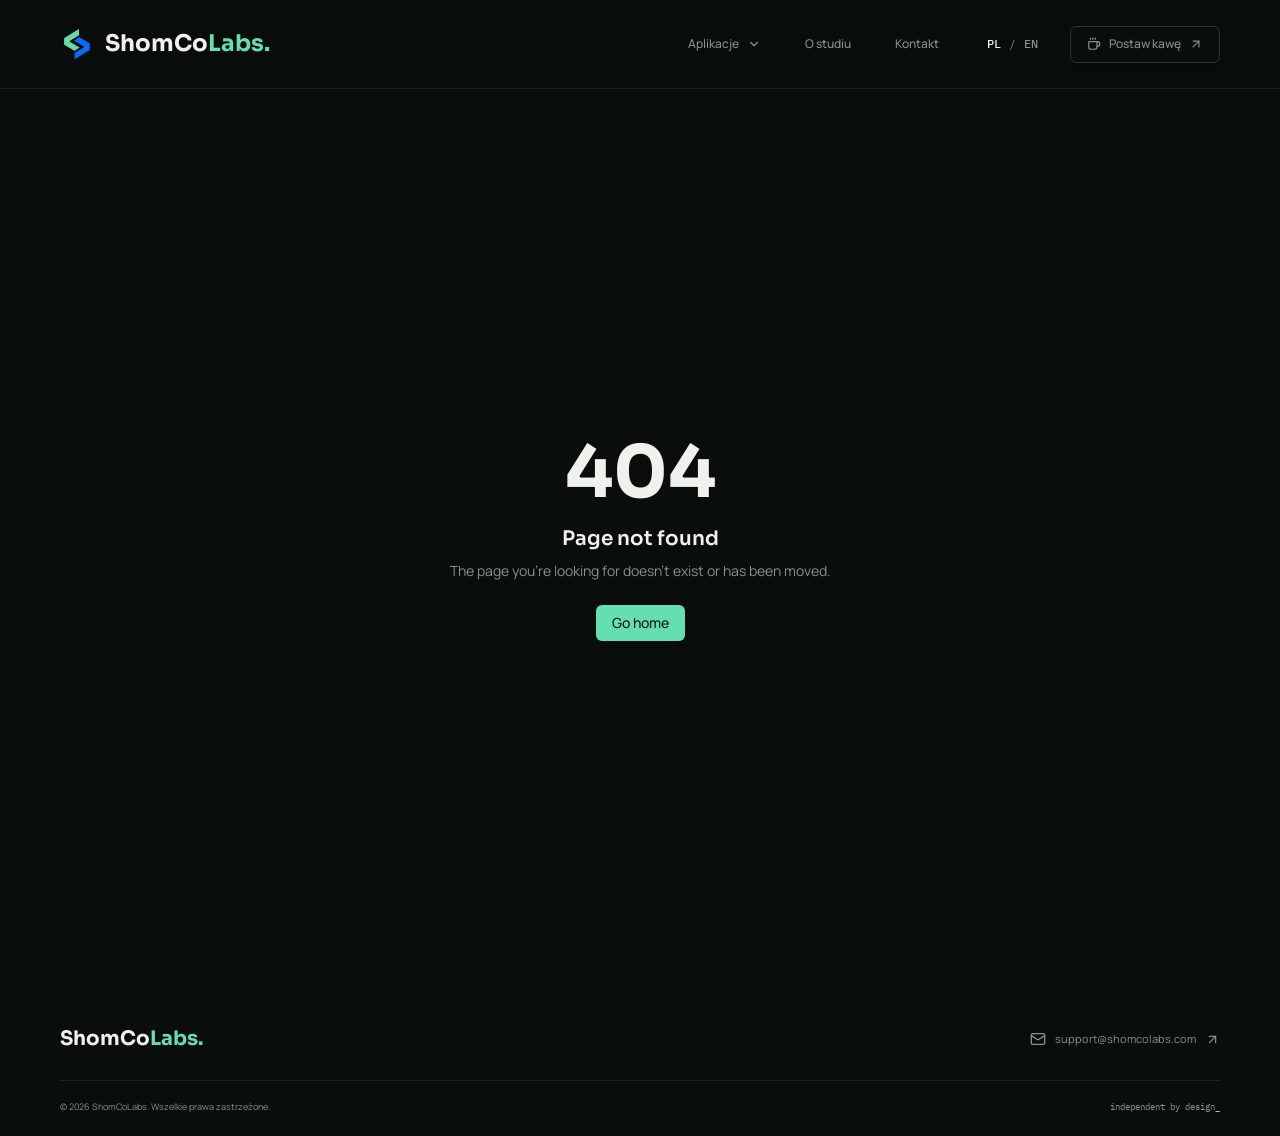
==== boredom-jar/index.html @ c475bb22 "Add files via upload" ====
<!DOCTYPE html><html lang="pl"><head><meta charSet="utf-8"/><meta name="viewport" content="width=device-width, initial-scale=1"/><link rel="preload" as="image" href="/assets/brand-mark-Ce3m4dGQ.png"/><link rel="stylesheet" href="/assets/styles-CcpXllqN.css" data-precedence="default"/><link rel="stylesheet" href="https://fonts.googleapis.com/css2?family=IBM+Plex+Mono:wght@400;500;600&amp;family=Manrope:wght@400;500;600;700;800&amp;family=Sora:wght@400;500;600;700;800&amp;display=swap" data-precedence="default"/><title>Boredom Jar — nowa aplikacja | ShomCoLabs</title><meta name="author" content="Sebastian Szomko — ShomCoLabs"/><meta name="description" content="Boredom Jar — nowa aplikacja od ShomCoLabs, dostępna też."/><meta property="og:title" content="Boredom Jar — ShomCoLabs"/><meta property="og:description" content="Kolejny pomysł nabiera kształtu. Poznaj nową aplikację ShomCoLabs."/><meta property="og:type" content="website"/><meta name="twitter:card" content="summary_large_image"/><link rel="modulepreload" href="/assets/index-D5i9VRwO.js"/><link rel="modulepreload" href="/assets/boredom-jar-pqK_eBbh.js"/><link rel="modulepreload" href="/assets/arrow-left-BuYm-nXj.js"/><link rel="modulepreload" href="/assets/shield-check-DK96iue2.js"/><link rel="modulepreload" href="/assets/sparkles-oIv5Xpkz.js"/><link rel="icon" href="/favicon.png" type="image/png"/><link rel="preconnect" href="https://fonts.googleapis.com"/><link rel="preconnect" href="https://fonts.gstatic.com" crossorigin="anonymous"/></head><body><header class="site-header"><div class="site-container navigation"><a class="brand" href="/"><img src="/assets/brand-mark-Ce3m4dGQ.png" alt="" width="40" height="40"/><span>ShomCo<span class="brand-accent">Labs</span><span class="brand-dot">.</span></span></a><button class="inline-flex items-center justify-center gap-2 whitespace-nowrap rounded-md text-sm font-medium cursor-pointer transition-colors focus-visible:outline-none focus-visible:ring-1 focus-visible:ring-ring disabled:pointer-events-none disabled:opacity-50 disabled:cursor-not-allowed [&amp;_svg]:pointer-events-none [&amp;_svg]:size-4 [&amp;_svg]:shrink-0 hover:bg-accent hover:text-accent-foreground h-9 w-9 mobile-menu" aria-label="Otwórz menu" aria-expanded="false"><svg xmlns="http://www.w3.org/2000/svg" width="24" height="24" viewBox="0 0 24 24" fill="none" stroke="currentColor" stroke-width="2" stroke-linecap="round" stroke-linejoin="round" class="lucide lucide-menu" aria-hidden="true"><path d="M4 5h16"></path><path d="M4 12h16"></path><path d="M4 19h16"></path></svg></button><nav class="nav-items " aria-label="Nawigacja główna"><div class="product-navigation"><button class="inline-flex items-center justify-center gap-2 whitespace-nowrap rounded-md text-sm font-medium cursor-pointer transition-colors focus-visible:outline-none focus-visible:ring-1 focus-visible:ring-ring disabled:pointer-events-none disabled:opacity-50 disabled:cursor-not-allowed [&amp;_svg]:pointer-events-none [&amp;_svg]:size-4 [&amp;_svg]:shrink-0 hover:bg-accent hover:text-accent-foreground h-9 px-4 py-2" aria-expanded="false" aria-controls="product-menu">Aplikacje<svg xmlns="http://www.w3.org/2000/svg" width="24" height="24" viewBox="0 0 24 24" fill="none" stroke="currentColor" stroke-width="2" stroke-linecap="round" stroke-linejoin="round" class="lucide lucide-chevron-down" aria-hidden="true"><path d="m6 9 6 6 6-6"></path></svg></button></div><a href="/#studio" class="inline-flex items-center justify-center gap-2 whitespace-nowrap rounded-md text-sm font-medium cursor-pointer transition-colors focus-visible:outline-none focus-visible:ring-1 focus-visible:ring-ring disabled:pointer-events-none disabled:opacity-50 disabled:cursor-not-allowed [&amp;_svg]:pointer-events-none [&amp;_svg]:size-4 [&amp;_svg]:shrink-0 hover:bg-accent hover:text-accent-foreground h-9 px-4 py-2">O studiu</a><a href="mailto:support@shomcolabs.com" class="inline-flex items-center justify-center gap-2 whitespace-nowrap rounded-md text-sm font-medium cursor-pointer transition-colors focus-visible:outline-none focus-visible:ring-1 focus-visible:ring-ring disabled:pointer-events-none disabled:opacity-50 disabled:cursor-not-allowed [&amp;_svg]:pointer-events-none [&amp;_svg]:size-4 [&amp;_svg]:shrink-0 hover:bg-accent hover:text-accent-foreground h-9 px-4 py-2">Kontakt</a><div class="language-switch" aria-label="Wybierz język"><button class="inline-flex items-center justify-center gap-2 whitespace-nowrap font-medium cursor-pointer transition-colors focus-visible:outline-none focus-visible:ring-1 focus-visible:ring-ring disabled:pointer-events-none disabled:opacity-50 disabled:cursor-not-allowed [&amp;_svg]:pointer-events-none [&amp;_svg]:size-4 [&amp;_svg]:shrink-0 hover:bg-accent hover:text-accent-foreground h-8 rounded-md px-3 text-xs language-active" aria-pressed="true">PL</button><span>/</span><button class="inline-flex items-center justify-center gap-2 whitespace-nowrap font-medium cursor-pointer transition-colors focus-visible:outline-none focus-visible:ring-1 focus-visible:ring-ring disabled:pointer-events-none disabled:opacity-50 disabled:cursor-not-allowed [&amp;_svg]:pointer-events-none [&amp;_svg]:size-4 [&amp;_svg]:shrink-0 hover:bg-accent hover:text-accent-foreground h-8 rounded-md px-3 text-xs" aria-pressed="false">EN</button></div><a href="https://buycoffee.to/shomcolabs" target="_blank" rel="noopener noreferrer" class="inline-flex items-center justify-center gap-2 whitespace-nowrap rounded-md text-sm font-medium cursor-pointer transition-colors focus-visible:outline-none focus-visible:ring-1 focus-visible:ring-ring disabled:pointer-events-none disabled:opacity-50 disabled:cursor-not-allowed [&amp;_svg]:pointer-events-none [&amp;_svg]:size-4 [&amp;_svg]:shrink-0 border border-input bg-background shadow-sm hover:bg-accent hover:text-accent-foreground h-9 px-4 py-2 coffee-nav"><svg xmlns="http://www.w3.org/2000/svg" width="24" height="24" viewBox="0 0 24 24" fill="none" stroke="currentColor" stroke-width="2" stroke-linecap="round" stroke-linejoin="round" class="lucide lucide-coffee" aria-hidden="true"><path d="M10 2v2"></path><path d="M14 2v2"></path><path d="M16 8a1 1 0 0 1 1 1v8a4 4 0 0 1-4 4H7a4 4 0 0 1-4-4V9a1 1 0 0 1 1-1h14a4 4 0 1 1 0 8h-1"></path><path d="M6 2v2"></path></svg>Postaw kawę<svg xmlns="http://www.w3.org/2000/svg" width="24" height="24" viewBox="0 0 24 24" fill="none" stroke="currentColor" stroke-width="2" stroke-linecap="round" stroke-linejoin="round" class="lucide lucide-arrow-up-right" aria-hidden="true"><path d="M7 7h10v10"></path><path d="M7 17 17 7"></path></svg></a></nav></div></header><!--$--><main class="site-container jar-page"><span class="app-icon jar-icon"><svg xmlns="http://www.w3.org/2000/svg" width="34" height="34" viewBox="0 0 24 24" fill="none" stroke="currentColor" stroke-width="2" stroke-linecap="round" stroke-linejoin="round" class="lucide lucide-sparkles" aria-hidden="true"><path d="M11.017 2.814a1 1 0 0 1 1.966 0l1.051 5.558a2 2 0 0 0 1.594 1.594l5.558 1.051a1 1 0 0 1 0 1.966l-5.558 1.051a2 2 0 0 0-1.594 1.594l-1.051 5.558a1 1 0 0 1-1.966 0l-1.051-5.558a2 2 0 0 0-1.594-1.594l-5.558-1.051a1 1 0 0 1 0-1.966l5.558-1.051a2 2 0 0 0 1.594-1.594z"></path><path d="M20 2v4"></path><path d="M22 4h-4"></path><circle cx="4" cy="20" r="2"></circle></svg></span><div class="eyebrow">SHOMCOLABS / <!-- -->DOSTĘPNA TEŻ</div><h1>Boredom Jar<span class="brand-dot">.</span></h1><p>Nowa aplikacja od ShomCoLabs — jest już dostępna. Więcej informacji wkrótce.</p><div class="jar-page-links"><a class="inline-flex items-center justify-center gap-2 whitespace-nowrap rounded-md text-sm font-medium cursor-pointer transition-colors focus-visible:outline-none focus-visible:ring-1 focus-visible:ring-ring disabled:pointer-events-none disabled:opacity-50 disabled:cursor-not-allowed [&amp;_svg]:pointer-events-none [&amp;_svg]:size-4 [&amp;_svg]:shrink-0 border border-input bg-background shadow-sm hover:bg-accent hover:text-accent-foreground h-9 px-4 py-2" href="/boredom-jar/privacy"><svg xmlns="http://www.w3.org/2000/svg" width="24" height="24" viewBox="0 0 24 24" fill="none" stroke="currentColor" stroke-width="2" stroke-linecap="round" stroke-linejoin="round" class="lucide lucide-shield-check" aria-hidden="true"><path d="M20 13c0 5-3.5 7.5-7.66 8.95a1 1 0 0 1-.67-.01C7.5 20.5 4 18 4 13V6a1 1 0 0 1 1-1c2 0 4.5-1.2 6.24-2.72a1.17 1.17 0 0 1 1.52 0C14.51 3.81 17 5 19 5a1 1 0 0 1 1 1z"></path><path d="m9 12 2 2 4-4"></path></svg>Prywatność</a><a class="inline-flex items-center justify-center gap-2 whitespace-nowrap rounded-md text-sm font-medium cursor-pointer transition-colors focus-visible:outline-none focus-visible:ring-1 focus-visible:ring-ring disabled:pointer-events-none disabled:opacity-50 disabled:cursor-not-allowed [&amp;_svg]:pointer-events-none [&amp;_svg]:size-4 [&amp;_svg]:shrink-0 border border-input bg-background shadow-sm hover:bg-accent hover:text-accent-foreground h-9 px-4 py-2" href="/boredom-jar/terms"><svg xmlns="http://www.w3.org/2000/svg" width="24" height="24" viewBox="0 0 24 24" fill="none" stroke="currentColor" stroke-width="2" stroke-linecap="round" stroke-linejoin="round" class="lucide lucide-file-text" aria-hidden="true"><path d="M6 22a2 2 0 0 1-2-2V4a2 2 0 0 1 2-2h8a2.4 2.4 0 0 1 1.704.706l3.588 3.588A2.4 2.4 0 0 1 20 8v12a2 2 0 0 1-2 2z"></path><path d="M14 2v5a1 1 0 0 0 1 1h5"></path><path d="M10 9H8"></path><path d="M16 13H8"></path><path d="M16 17H8"></path></svg>Warunki użytkowania</a></div><a class="inline-flex items-center justify-center gap-2 whitespace-nowrap rounded-md text-sm font-medium cursor-pointer transition-colors focus-visible:outline-none focus-visible:ring-1 focus-visible:ring-ring disabled:pointer-events-none disabled:opacity-50 disabled:cursor-not-allowed [&amp;_svg]:pointer-events-none [&amp;_svg]:size-4 [&amp;_svg]:shrink-0 text-primary underline-offset-4 hover:underline h-9 px-4 py-2 back-link" href="/"><svg xmlns="http://www.w3.org/2000/svg" width="24" height="24" viewBox="0 0 24 24" fill="none" stroke="currentColor" stroke-width="2" stroke-linecap="round" stroke-linejoin="round" class="lucide lucide-arrow-left" aria-hidden="true"><path d="m12 19-7-7 7-7"></path><path d="M19 12H5"></path></svg>Powrót do ShomCoLabs</a></main><script>(function(a,f){let l;try{l=JSON.parse(sessionStorage.getItem(a)||"{}")}catch{return}const n=l?.[f||history.state?.__TSR_key];let c=!1;for(const t in n){const e=n[t],o=e?.scrollX,s=e?.scrollY;if(Number.isFinite(o)&&Number.isFinite(s)){if(t==="window")scrollTo(o,s),c=!0;else if(t)try{const r=document.querySelector(t);r&&(r.scrollLeft=o,r.scrollTop=s)}catch{}}}if(c)return;const i=location.hash.slice(1);if(i){const t=history.state?.__hashScrollIntoViewOptions??!0;if(t){const e=document.getElementById(i);e&&e.scrollIntoView(t)}return}scrollTo(0,0)})("tsr-scroll-restoration-v1_3");document.currentScript.remove()</script><!--/$--><footer class="site-footer"><div class="site-container"><div class="footer-top"><a class="brand footer-brand" href="/">ShomCo<span class="brand-accent">Labs</span><span class="brand-dot">.</span></a><a class="contact-link" href="mailto:support@shomcolabs.com"><svg xmlns="http://www.w3.org/2000/svg" width="16" height="16" viewBox="0 0 24 24" fill="none" stroke="currentColor" stroke-width="2" stroke-linecap="round" stroke-linejoin="round" class="lucide lucide-mail" aria-hidden="true"><path d="m22 7-8.991 5.727a2 2 0 0 1-2.009 0L2 7"></path><rect x="2" y="4" width="20" height="16" rx="2"></rect></svg>support@shomcolabs.com<svg xmlns="http://www.w3.org/2000/svg" width="15" height="15" viewBox="0 0 24 24" fill="none" stroke="currentColor" stroke-width="2" stroke-linecap="round" stroke-linejoin="round" class="lucide lucide-arrow-up-right" aria-hidden="true"><path d="M7 7h10v10"></path><path d="M7 17 17 7"></path></svg></a></div><div class="footer-bottom"><span>© 2026 ShomCoLabs. <!-- -->Wszelkie prawa zastrzeżone.</span><span class="mono">independent by design<span class="brand-dot">_</span></span></div></div></footer><script data-tsr-stream-part="">(self.$R=self.$R||{})["tsr"]=[];self.$_TSR={h(){this.hydrated=!0,this.c()},e(){this.streamEnded=!0,this.c()},c(){this.hydrated&&this.streamEnded&&(delete self.$_TSR,delete self.$R.tsr)},p(e){this.initialized?e():this.buffer.push(e)},buffer:[]};$_TSR.router=($R=>$R[0]={manifest:$R[1]={routes:$R[2]={__root__:$R[3]={preloads:$R[4]=["/assets/index-D5i9VRwO.js"],scripts:$R[5]=[$R[6]={attrs:$R[7]={type:"module",async:!0,src:"/assets/index-D5i9VRwO.js"}}]},"/boredom-jar":$R[8]={preloads:$R[9]=["/assets/boredom-jar-pqK_eBbh.js","/assets/arrow-left-BuYm-nXj.js","/assets/shield-check-DK96iue2.js","/assets/sparkles-oIv5Xpkz.js"]}}},matches:$R[10]=[$R[11]={i:"__root__ ",u:1791752264267,s:"success",ssr:!0},$R[12]={i:" boredom-jar boredom-jar",u:1791752264267,s:"success",ssr:!0}]})($R["tsr"]);$_TSR.e();{let s=document.currentScript,p;while((p=s.previousElementSibling)&&p.hasAttribute('data-tsr-stream-part'))p.remove();s.remove()}</script><script type="module" async="" src="/assets/index-D5i9VRwO.js"></script><script>document.currentScript.remove();/*$tsr-stream-boundary*/</script></body></html>
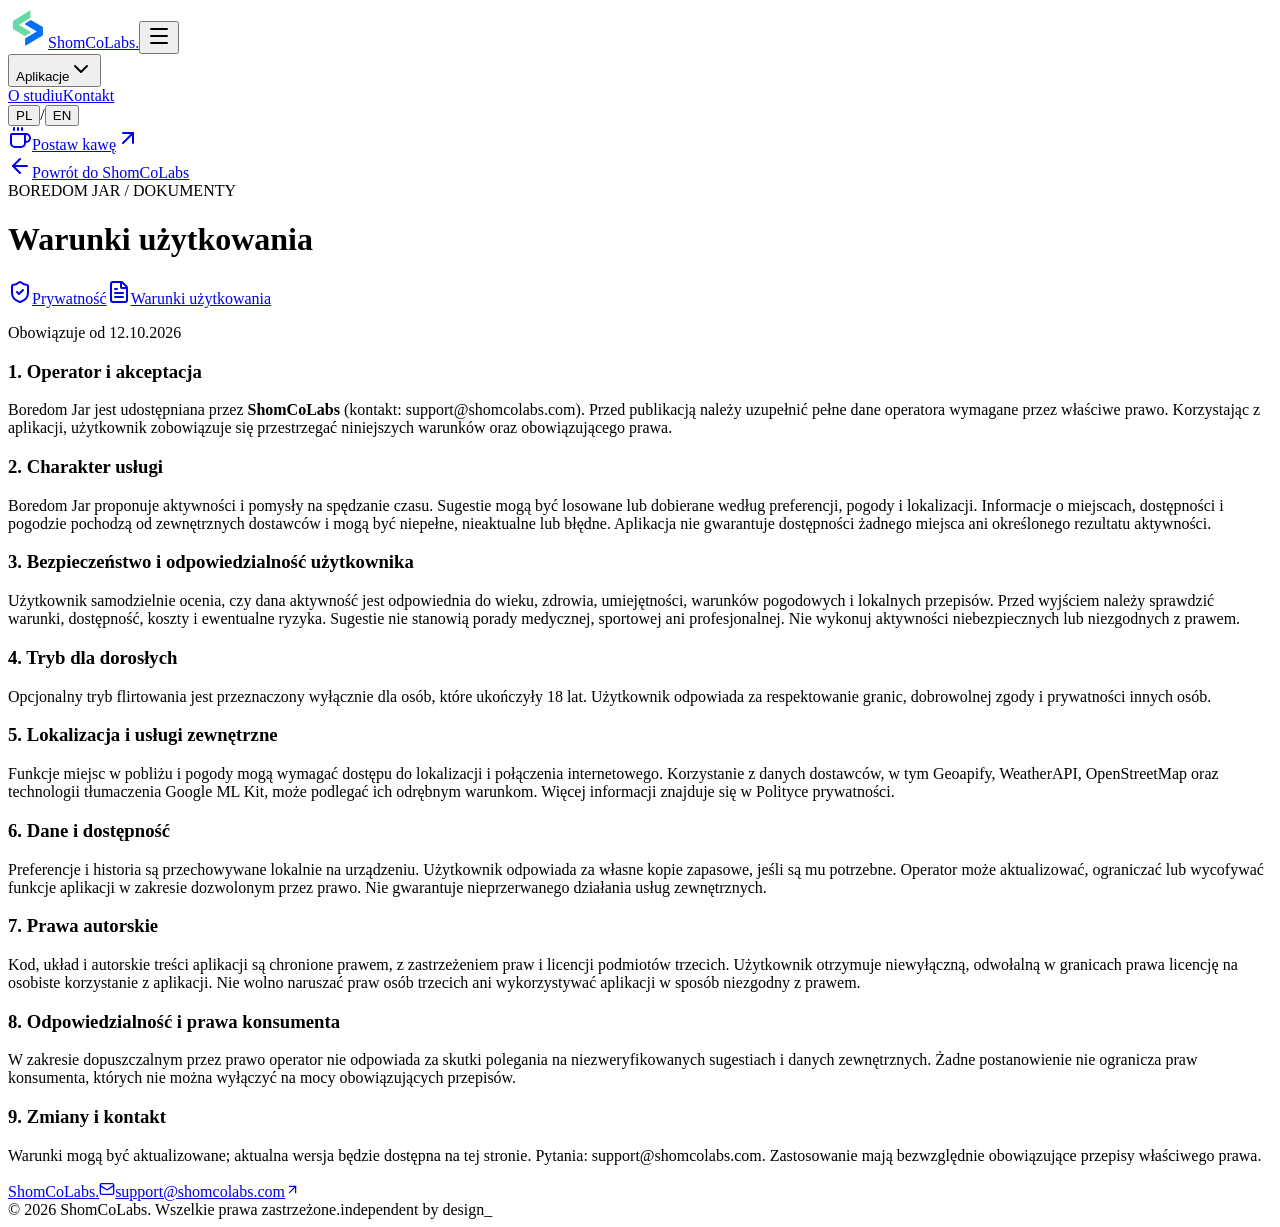
==== commit 116f48d8: "Update index.html" ====
--- a/boredom-jar/index.html
+++ b/boredom-jar/index.html
@@ -1 +1,19 @@
-<!DOCTYPE html><html lang="pl"><head><meta charSet="utf-8"/><meta name="viewport" content="width=device-width, initial-scale=1"/><link rel="preload" as="image" href="/assets/brand-mark-Ce3m4dGQ.png"/><link rel="stylesheet" href="/assets/styles-CcpXllqN.css" data-precedence="default"/><link rel="stylesheet" href="https://fonts.googleapis.com/css2?family=IBM+Plex+Mono:wght@400;500;600&amp;family=Manrope:wght@400;500;600;700;800&amp;family=Sora:wght@400;500;600;700;800&amp;display=swap" data-precedence="default"/><title>Boredom Jar — nowa aplikacja | ShomCoLabs</title><meta name="author" content="Sebastian Szomko — ShomCoLabs"/><meta name="description" content="Boredom Jar — nowa aplikacja od ShomCoLabs, dostępna też."/><meta property="og:title" content="Boredom Jar — ShomCoLabs"/><meta property="og:description" content="Kolejny pomysł nabiera kształtu. Poznaj nową aplikację ShomCoLabs."/><meta property="og:type" content="website"/><meta name="twitter:card" content="summary_large_image"/><link rel="modulepreload" href="/assets/index-D5i9VRwO.js"/><link rel="modulepreload" href="/assets/boredom-jar-pqK_eBbh.js"/><link rel="modulepreload" href="/assets/arrow-left-BuYm-nXj.js"/><link rel="modulepreload" href="/assets/shield-check-DK96iue2.js"/><link rel="modulepreload" href="/assets/sparkles-oIv5Xpkz.js"/><link rel="icon" href="/favicon.png" type="image/png"/><link rel="preconnect" href="https://fonts.googleapis.com"/><link rel="preconnect" href="https://fonts.gstatic.com" crossorigin="anonymous"/></head><body><header class="site-header"><div class="site-container navigation"><a class="brand" href="/"><img src="/assets/brand-mark-Ce3m4dGQ.png" alt="" width="40" height="40"/><span>ShomCo<span class="brand-accent">Labs</span><span class="brand-dot">.</span></span></a><button class="inline-flex items-center justify-center gap-2 whitespace-nowrap rounded-md text-sm font-medium cursor-pointer transition-colors focus-visible:outline-none focus-visible:ring-1 focus-visible:ring-ring disabled:pointer-events-none disabled:opacity-50 disabled:cursor-not-allowed [&amp;_svg]:pointer-events-none [&amp;_svg]:size-4 [&amp;_svg]:shrink-0 hover:bg-accent hover:text-accent-foreground h-9 w-9 mobile-menu" aria-label="Otwórz menu" aria-expanded="false"><svg xmlns="http://www.w3.org/2000/svg" width="24" height="24" viewBox="0 0 24 24" fill="none" stroke="currentColor" stroke-width="2" stroke-linecap="round" stroke-linejoin="round" class="lucide lucide-menu" aria-hidden="true"><path d="M4 5h16"></path><path d="M4 12h16"></path><path d="M4 19h16"></path></svg></button><nav class="nav-items " aria-label="Nawigacja główna"><div class="product-navigation"><button class="inline-flex items-center justify-center gap-2 whitespace-nowrap rounded-md text-sm font-medium cursor-pointer transition-colors focus-visible:outline-none focus-visible:ring-1 focus-visible:ring-ring disabled:pointer-events-none disabled:opacity-50 disabled:cursor-not-allowed [&amp;_svg]:pointer-events-none [&amp;_svg]:size-4 [&amp;_svg]:shrink-0 hover:bg-accent hover:text-accent-foreground h-9 px-4 py-2" aria-expanded="false" aria-controls="product-menu">Aplikacje<svg xmlns="http://www.w3.org/2000/svg" width="24" height="24" viewBox="0 0 24 24" fill="none" stroke="currentColor" stroke-width="2" stroke-linecap="round" stroke-linejoin="round" class="lucide lucide-chevron-down" aria-hidden="true"><path d="m6 9 6 6 6-6"></path></svg></button></div><a href="/#studio" class="inline-flex items-center justify-center gap-2 whitespace-nowrap rounded-md text-sm font-medium cursor-pointer transition-colors focus-visible:outline-none focus-visible:ring-1 focus-visible:ring-ring disabled:pointer-events-none disabled:opacity-50 disabled:cursor-not-allowed [&amp;_svg]:pointer-events-none [&amp;_svg]:size-4 [&amp;_svg]:shrink-0 hover:bg-accent hover:text-accent-foreground h-9 px-4 py-2">O studiu</a><a href="mailto:support@shomcolabs.com" class="inline-flex items-center justify-center gap-2 whitespace-nowrap rounded-md text-sm font-medium cursor-pointer transition-colors focus-visible:outline-none focus-visible:ring-1 focus-visible:ring-ring disabled:pointer-events-none disabled:opacity-50 disabled:cursor-not-allowed [&amp;_svg]:pointer-events-none [&amp;_svg]:size-4 [&amp;_svg]:shrink-0 hover:bg-accent hover:text-accent-foreground h-9 px-4 py-2">Kontakt</a><div class="language-switch" aria-label="Wybierz język"><button class="inline-flex items-center justify-center gap-2 whitespace-nowrap font-medium cursor-pointer transition-colors focus-visible:outline-none focus-visible:ring-1 focus-visible:ring-ring disabled:pointer-events-none disabled:opacity-50 disabled:cursor-not-allowed [&amp;_svg]:pointer-events-none [&amp;_svg]:size-4 [&amp;_svg]:shrink-0 hover:bg-accent hover:text-accent-foreground h-8 rounded-md px-3 text-xs language-active" aria-pressed="true">PL</button><span>/</span><button class="inline-flex items-center justify-center gap-2 whitespace-nowrap font-medium cursor-pointer transition-colors focus-visible:outline-none focus-visible:ring-1 focus-visible:ring-ring disabled:pointer-events-none disabled:opacity-50 disabled:cursor-not-allowed [&amp;_svg]:pointer-events-none [&amp;_svg]:size-4 [&amp;_svg]:shrink-0 hover:bg-accent hover:text-accent-foreground h-8 rounded-md px-3 text-xs" aria-pressed="false">EN</button></div><a href="https://buycoffee.to/shomcolabs" target="_blank" rel="noopener noreferrer" class="inline-flex items-center justify-center gap-2 whitespace-nowrap rounded-md text-sm font-medium cursor-pointer transition-colors focus-visible:outline-none focus-visible:ring-1 focus-visible:ring-ring disabled:pointer-events-none disabled:opacity-50 disabled:cursor-not-allowed [&amp;_svg]:pointer-events-none [&amp;_svg]:size-4 [&amp;_svg]:shrink-0 border border-input bg-background shadow-sm hover:bg-accent hover:text-accent-foreground h-9 px-4 py-2 coffee-nav"><svg xmlns="http://www.w3.org/2000/svg" width="24" height="24" viewBox="0 0 24 24" fill="none" stroke="currentColor" stroke-width="2" stroke-linecap="round" stroke-linejoin="round" class="lucide lucide-coffee" aria-hidden="true"><path d="M10 2v2"></path><path d="M14 2v2"></path><path d="M16 8a1 1 0 0 1 1 1v8a4 4 0 0 1-4 4H7a4 4 0 0 1-4-4V9a1 1 0 0 1 1-1h14a4 4 0 1 1 0 8h-1"></path><path d="M6 2v2"></path></svg>Postaw kawę<svg xmlns="http://www.w3.org/2000/svg" width="24" height="24" viewBox="0 0 24 24" fill="none" stroke="currentColor" stroke-width="2" stroke-linecap="round" stroke-linejoin="round" class="lucide lucide-arrow-up-right" aria-hidden="true"><path d="M7 7h10v10"></path><path d="M7 17 17 7"></path></svg></a></nav></div></header><!--$--><main class="site-container jar-page"><span class="app-icon jar-icon"><svg xmlns="http://www.w3.org/2000/svg" width="34" height="34" viewBox="0 0 24 24" fill="none" stroke="currentColor" stroke-width="2" stroke-linecap="round" stroke-linejoin="round" class="lucide lucide-sparkles" aria-hidden="true"><path d="M11.017 2.814a1 1 0 0 1 1.966 0l1.051 5.558a2 2 0 0 0 1.594 1.594l5.558 1.051a1 1 0 0 1 0 1.966l-5.558 1.051a2 2 0 0 0-1.594 1.594l-1.051 5.558a1 1 0 0 1-1.966 0l-1.051-5.558a2 2 0 0 0-1.594-1.594l-5.558-1.051a1 1 0 0 1 0-1.966l5.558-1.051a2 2 0 0 0 1.594-1.594z"></path><path d="M20 2v4"></path><path d="M22 4h-4"></path><circle cx="4" cy="20" r="2"></circle></svg></span><div class="eyebrow">SHOMCOLABS / <!-- -->DOSTĘPNA TEŻ</div><h1>Boredom Jar<span class="brand-dot">.</span></h1><p>Nowa aplikacja od ShomCoLabs — jest już dostępna. Więcej informacji wkrótce.</p><div class="jar-page-links"><a class="inline-flex items-center justify-center gap-2 whitespace-nowrap rounded-md text-sm font-medium cursor-pointer transition-colors focus-visible:outline-none focus-visible:ring-1 focus-visible:ring-ring disabled:pointer-events-none disabled:opacity-50 disabled:cursor-not-allowed [&amp;_svg]:pointer-events-none [&amp;_svg]:size-4 [&amp;_svg]:shrink-0 border border-input bg-background shadow-sm hover:bg-accent hover:text-accent-foreground h-9 px-4 py-2" href="/boredom-jar/privacy"><svg xmlns="http://www.w3.org/2000/svg" width="24" height="24" viewBox="0 0 24 24" fill="none" stroke="currentColor" stroke-width="2" stroke-linecap="round" stroke-linejoin="round" class="lucide lucide-shield-check" aria-hidden="true"><path d="M20 13c0 5-3.5 7.5-7.66 8.95a1 1 0 0 1-.67-.01C7.5 20.5 4 18 4 13V6a1 1 0 0 1 1-1c2 0 4.5-1.2 6.24-2.72a1.17 1.17 0 0 1 1.52 0C14.51 3.81 17 5 19 5a1 1 0 0 1 1 1z"></path><path d="m9 12 2 2 4-4"></path></svg>Prywatność</a><a class="inline-flex items-center justify-center gap-2 whitespace-nowrap rounded-md text-sm font-medium cursor-pointer transition-colors focus-visible:outline-none focus-visible:ring-1 focus-visible:ring-ring disabled:pointer-events-none disabled:opacity-50 disabled:cursor-not-allowed [&amp;_svg]:pointer-events-none [&amp;_svg]:size-4 [&amp;_svg]:shrink-0 border border-input bg-background shadow-sm hover:bg-accent hover:text-accent-foreground h-9 px-4 py-2" href="/boredom-jar/terms"><svg xmlns="http://www.w3.org/2000/svg" width="24" height="24" viewBox="0 0 24 24" fill="none" stroke="currentColor" stroke-width="2" stroke-linecap="round" stroke-linejoin="round" class="lucide lucide-file-text" aria-hidden="true"><path d="M6 22a2 2 0 0 1-2-2V4a2 2 0 0 1 2-2h8a2.4 2.4 0 0 1 1.704.706l3.588 3.588A2.4 2.4 0 0 1 20 8v12a2 2 0 0 1-2 2z"></path><path d="M14 2v5a1 1 0 0 0 1 1h5"></path><path d="M10 9H8"></path><path d="M16 13H8"></path><path d="M16 17H8"></path></svg>Warunki użytkowania</a></div><a class="inline-flex items-center justify-center gap-2 whitespace-nowrap rounded-md text-sm font-medium cursor-pointer transition-colors focus-visible:outline-none focus-visible:ring-1 focus-visible:ring-ring disabled:pointer-events-none disabled:opacity-50 disabled:cursor-not-allowed [&amp;_svg]:pointer-events-none [&amp;_svg]:size-4 [&amp;_svg]:shrink-0 text-primary underline-offset-4 hover:underline h-9 px-4 py-2 back-link" href="/"><svg xmlns="http://www.w3.org/2000/svg" width="24" height="24" viewBox="0 0 24 24" fill="none" stroke="currentColor" stroke-width="2" stroke-linecap="round" stroke-linejoin="round" class="lucide lucide-arrow-left" aria-hidden="true"><path d="m12 19-7-7 7-7"></path><path d="M19 12H5"></path></svg>Powrót do ShomCoLabs</a></main><script>(function(a,f){let l;try{l=JSON.parse(sessionStorage.getItem(a)||"{}")}catch{return}const n=l?.[f||history.state?.__TSR_key];let c=!1;for(const t in n){const e=n[t],o=e?.scrollX,s=e?.scrollY;if(Number.isFinite(o)&&Number.isFinite(s)){if(t==="window")scrollTo(o,s),c=!0;else if(t)try{const r=document.querySelector(t);r&&(r.scrollLeft=o,r.scrollTop=s)}catch{}}}if(c)return;const i=location.hash.slice(1);if(i){const t=history.state?.__hashScrollIntoViewOptions??!0;if(t){const e=document.getElementById(i);e&&e.scrollIntoView(t)}return}scrollTo(0,0)})("tsr-scroll-restoration-v1_3");document.currentScript.remove()</script><!--/$--><footer class="site-footer"><div class="site-container"><div class="footer-top"><a class="brand footer-brand" href="/">ShomCo<span class="brand-accent">Labs</span><span class="brand-dot">.</span></a><a class="contact-link" href="mailto:support@shomcolabs.com"><svg xmlns="http://www.w3.org/2000/svg" width="16" height="16" viewBox="0 0 24 24" fill="none" stroke="currentColor" stroke-width="2" stroke-linecap="round" stroke-linejoin="round" class="lucide lucide-mail" aria-hidden="true"><path d="m22 7-8.991 5.727a2 2 0 0 1-2.009 0L2 7"></path><rect x="2" y="4" width="20" height="16" rx="2"></rect></svg>support@shomcolabs.com<svg xmlns="http://www.w3.org/2000/svg" width="15" height="15" viewBox="0 0 24 24" fill="none" stroke="currentColor" stroke-width="2" stroke-linecap="round" stroke-linejoin="round" class="lucide lucide-arrow-up-right" aria-hidden="true"><path d="M7 7h10v10"></path><path d="M7 17 17 7"></path></svg></a></div><div class="footer-bottom"><span>© 2026 ShomCoLabs. <!-- -->Wszelkie prawa zastrzeżone.</span><span class="mono">independent by design<span class="brand-dot">_</span></span></div></div></footer><script data-tsr-stream-part="">(self.$R=self.$R||{})["tsr"]=[];self.$_TSR={h(){this.hydrated=!0,this.c()},e(){this.streamEnded=!0,this.c()},c(){this.hydrated&&this.streamEnded&&(delete self.$_TSR,delete self.$R.tsr)},p(e){this.initialized?e():this.buffer.push(e)},buffer:[]};$_TSR.router=($R=>$R[0]={manifest:$R[1]={routes:$R[2]={__root__:$R[3]={preloads:$R[4]=["/assets/index-D5i9VRwO.js"],scripts:$R[5]=[$R[6]={attrs:$R[7]={type:"module",async:!0,src:"/assets/index-D5i9VRwO.js"}}]},"/boredom-jar":$R[8]={preloads:$R[9]=["/assets/boredom-jar-pqK_eBbh.js","/assets/arrow-left-BuYm-nXj.js","/assets/shield-check-DK96iue2.js","/assets/sparkles-oIv5Xpkz.js"]}}},matches:$R[10]=[$R[11]={i:"__root__ ",u:1791752264267,s:"success",ssr:!0},$R[12]={i:" boredom-jar boredom-jar",u:1791752264267,s:"success",ssr:!0}]})($R["tsr"]);$_TSR.e();{let s=document.currentScript,p;while((p=s.previousElementSibling)&&p.hasAttribute('data-tsr-stream-part'))p.remove();s.remove()}</script><script type="module" async="" src="/assets/index-D5i9VRwO.js"></script><script>document.currentScript.remove();/*$tsr-stream-boundary*/</script></body></html>+<!DOCTYPE html><html lang="pl"><head><meta charSet="utf-8"/><meta name="viewport" content="width=device-width, initial-scale=1"/><link rel="preload" as="image" href="/assets/brand-mark-Ce3m4dGQ.png"/><link rel="stylesheet" href="/assets/styles-D2ZASzrV.css" data-precedence="default"/><link rel="stylesheet" href="https://fonts.googleapis.com/css2?family=IBM+Plex+Mono:wght@400;500;600&amp;family=Manrope:wght@400;500;600;700;800&amp;family=Sora:wght@400;500;600;700;800&amp;display=swap" data-precedence="default"/><title>Warunki użytkowania — Boredom Jar | ShomCoLabs</title><meta name="author" content="Sebastian Szomko — ShomCoLabs"/><meta name="description" content="Warunki użytkowania aplikacji Boredom Jar od ShomCoLabs."/><meta property="og:title" content="Warunki użytkowania — Boredom Jar"/><meta property="og:description" content="Warunki użytkowania aplikacji Boredom Jar od ShomCoLabs."/><meta property="og:type" content="website"/><meta name="twitter:card" content="summary_large_image"/><link rel="modulepreload" href="/assets/index-DhFymhGB.js"/><link rel="modulepreload" href="/assets/boredom-jar--yGxCXzT.js"/><link rel="modulepreload" href="/assets/arrow-left-DbpA9Dui.js"/><link rel="modulepreload" href="/assets/shield-check-BoImIgVQ.js"/><link rel="modulepreload" href="/assets/sparkles-DvYEPEjS.js"/><link rel="modulepreload" href="/assets/boredom-jar.terms-CE84fKKm.js"/><link rel="modulepreload" href="/assets/legal-page-BZnKUvdD.js"/><link rel="icon" href="/favicon.png" type="image/png"/><link rel="preconnect" href="https://fonts.googleapis.com"/><link rel="preconnect" href="https://fonts.gstatic.com" crossorigin="anonymous"/></head><body><header class="site-header"><div class="site-container navigation"><a class="brand" href="/"><img src="/assets/brand-mark-Ce3m4dGQ.png" alt="" width="40" height="40"/><span>ShomCo<span class="brand-accent">Labs</span><span class="brand-dot">.</span></span></a><button class="inline-flex items-center justify-center gap-2 whitespace-nowrap rounded-md text-sm font-medium cursor-pointer transition-colors focus-visible:outline-none focus-visible:ring-1 focus-visible:ring-ring disabled:pointer-events-none disabled:opacity-50 disabled:cursor-not-allowed [&amp;_svg]:pointer-events-none [&amp;_svg]:size-4 [&amp;_svg]:shrink-0 hover:bg-accent hover:text-accent-foreground h-9 w-9 mobile-menu" aria-label="Otwórz menu" aria-expanded="false"><svg xmlns="http://www.w3.org/2000/svg" width="24" height="24" viewBox="0 0 24 24" fill="none" stroke="currentColor" stroke-width="2" stroke-linecap="round" stroke-linejoin="round" class="lucide lucide-menu" aria-hidden="true"><path d="M4 5h16"></path><path d="M4 12h16"></path><path d="M4 19h16"></path></svg></button><nav class="nav-items " aria-label="Nawigacja główna"><div class="product-navigation"><button class="inline-flex items-center justify-center gap-2 whitespace-nowrap rounded-md text-sm font-medium cursor-pointer transition-colors focus-visible:outline-none focus-visible:ring-1 focus-visible:ring-ring disabled:pointer-events-none disabled:opacity-50 disabled:cursor-not-allowed [&amp;_svg]:pointer-events-none [&amp;_svg]:size-4 [&amp;_svg]:shrink-0 hover:bg-accent hover:text-accent-foreground h-9 px-4 py-2" aria-expanded="false" aria-controls="product-menu">Aplikacje<svg xmlns="http://www.w3.org/2000/svg" width="24" height="24" viewBox="0 0 24 24" fill="none" stroke="currentColor" stroke-width="2" stroke-linecap="round" stroke-linejoin="round" class="lucide lucide-chevron-down" aria-hidden="true"><path d="m6 9 6 6 6-6"></path></svg></button></div><a href="/#studio" class="inline-flex items-center justify-center gap-2 whitespace-nowrap rounded-md text-sm font-medium cursor-pointer transition-colors focus-visible:outline-none focus-visible:ring-1 focus-visible:ring-ring disabled:pointer-events-none disabled:opacity-50 disabled:cursor-not-allowed [&amp;_svg]:pointer-events-none [&amp;_svg]:size-4 [&amp;_svg]:shrink-0 hover:bg-accent hover:text-accent-foreground h-9 px-4 py-2">O studiu</a><a href="mailto:support@shomcolabs.com" class="inline-flex items-center justify-center gap-2 whitespace-nowrap rounded-md text-sm font-medium cursor-pointer transition-colors focus-visible:outline-none focus-visible:ring-1 focus-visible:ring-ring disabled:pointer-events-none disabled:opacity-50 disabled:cursor-not-allowed [&amp;_svg]:pointer-events-none [&amp;_svg]:size-4 [&amp;_svg]:shrink-0 hover:bg-accent hover:text-accent-foreground h-9 px-4 py-2">Kontakt</a><div class="language-switch" aria-label="Wybierz język"><button class="inline-flex items-center justify-center gap-2 whitespace-nowrap font-medium cursor-pointer transition-colors focus-visible:outline-none focus-visible:ring-1 focus-visible:ring-ring disabled:pointer-events-none disabled:opacity-50 disabled:cursor-not-allowed [&amp;_svg]:pointer-events-none [&amp;_svg]:size-4 [&amp;_svg]:shrink-0 hover:bg-accent hover:text-accent-foreground h-8 rounded-md px-3 text-xs language-active" aria-pressed="true">PL</button><span>/</span><button class="inline-flex items-center justify-center gap-2 whitespace-nowrap font-medium cursor-pointer transition-colors focus-visible:outline-none focus-visible:ring-1 focus-visible:ring-ring disabled:pointer-events-none disabled:opacity-50 disabled:cursor-not-allowed [&amp;_svg]:pointer-events-none [&amp;_svg]:size-4 [&amp;_svg]:shrink-0 hover:bg-accent hover:text-accent-foreground h-8 rounded-md px-3 text-xs" aria-pressed="false">EN</button></div><a href="https://buycoffee.to/shomcolabs" target="_blank" rel="noopener noreferrer" class="inline-flex items-center justify-center gap-2 whitespace-nowrap rounded-md text-sm font-medium cursor-pointer transition-colors focus-visible:outline-none focus-visible:ring-1 focus-visible:ring-ring disabled:pointer-events-none disabled:opacity-50 disabled:cursor-not-allowed [&amp;_svg]:pointer-events-none [&amp;_svg]:size-4 [&amp;_svg]:shrink-0 border border-input bg-background shadow-sm hover:bg-accent hover:text-accent-foreground h-9 px-4 py-2 coffee-nav"><svg xmlns="http://www.w3.org/2000/svg" width="24" height="24" viewBox="0 0 24 24" fill="none" stroke="currentColor" stroke-width="2" stroke-linecap="round" stroke-linejoin="round" class="lucide lucide-coffee" aria-hidden="true"><path d="M10 2v2"></path><path d="M14 2v2"></path><path d="M16 8a1 1 0 0 1 1 1v8a4 4 0 0 1-4 4H7a4 4 0 0 1-4-4V9a1 1 0 0 1 1-1h14a4 4 0 1 1 0 8h-1"></path><path d="M6 2v2"></path></svg>Postaw kawę<svg xmlns="http://www.w3.org/2000/svg" width="24" height="24" viewBox="0 0 24 24" fill="none" stroke="currentColor" stroke-width="2" stroke-linecap="round" stroke-linejoin="round" class="lucide lucide-arrow-up-right" aria-hidden="true"><path d="M7 7h10v10"></path><path d="M7 17 17 7"></path></svg></a></nav></div></header><!--$--><main class="site-container legal-page"><a class="inline-flex items-center justify-center gap-2 whitespace-nowrap rounded-md text-sm font-medium cursor-pointer transition-colors focus-visible:outline-none focus-visible:ring-1 focus-visible:ring-ring disabled:pointer-events-none disabled:opacity-50 disabled:cursor-not-allowed [&amp;_svg]:pointer-events-none [&amp;_svg]:size-4 [&amp;_svg]:shrink-0 text-primary underline-offset-4 hover:underline h-9 px-4 py-2 back-link" href="/"><svg xmlns="http://www.w3.org/2000/svg" width="24" height="24" viewBox="0 0 24 24" fill="none" stroke="currentColor" stroke-width="2" stroke-linecap="round" stroke-linejoin="round" class="lucide lucide-arrow-left" aria-hidden="true"><path d="m12 19-7-7 7-7"></path><path d="M19 12H5"></path></svg>Powrót do ShomCoLabs</a><div class="eyebrow">BOREDOM JAR<!-- --> / <!-- -->DOKUMENTY</div><h1>Warunki użytkowania</h1><div class="legal-tabs"><a class="inline-flex items-center justify-center gap-2 whitespace-nowrap rounded-md text-sm font-medium cursor-pointer transition-colors focus-visible:outline-none focus-visible:ring-1 focus-visible:ring-ring disabled:pointer-events-none disabled:opacity-50 disabled:cursor-not-allowed [&amp;_svg]:pointer-events-none [&amp;_svg]:size-4 [&amp;_svg]:shrink-0 hover:bg-accent hover:text-accent-foreground h-9 px-4 py-2" href="/boredom-jar/privacy"><svg xmlns="http://www.w3.org/2000/svg" width="24" height="24" viewBox="0 0 24 24" fill="none" stroke="currentColor" stroke-width="2" stroke-linecap="round" stroke-linejoin="round" class="lucide lucide-shield-check" aria-hidden="true"><path d="M20 13c0 5-3.5 7.5-7.66 8.95a1 1 0 0 1-.67-.01C7.5 20.5 4 18 4 13V6a1 1 0 0 1 1-1c2 0 4.5-1.2 6.24-2.72a1.17 1.17 0 0 1 1.52 0C14.51 3.81 17 5 19 5a1 1 0 0 1 1 1z"></path><path d="m9 12 2 2 4-4"></path></svg>Prywatność</a><a class="inline-flex items-center justify-center gap-2 whitespace-nowrap rounded-md text-sm font-medium cursor-pointer transition-colors focus-visible:outline-none focus-visible:ring-1 focus-visible:ring-ring disabled:pointer-events-none disabled:opacity-50 disabled:cursor-not-allowed [&amp;_svg]:pointer-events-none [&amp;_svg]:size-4 [&amp;_svg]:shrink-0 bg-secondary text-secondary-foreground shadow-sm hover:bg-secondary/80 h-9 px-4 py-2 active" href="/boredom-jar/terms" data-status="active" aria-current="page"><svg xmlns="http://www.w3.org/2000/svg" width="24" height="24" viewBox="0 0 24 24" fill="none" stroke="currentColor" stroke-width="2" stroke-linecap="round" stroke-linejoin="round" class="lucide lucide-file-text" aria-hidden="true"><path d="M6 22a2 2 0 0 1-2-2V4a2 2 0 0 1 2-2h8a2.4 2.4 0 0 1 1.704.706l3.588 3.588A2.4 2.4 0 0 1 20 8v12a2 2 0 0 1-2 2z"></path><path d="M14 2v5a1 1 0 0 0 1 1h5"></path><path d="M10 9H8"></path><path d="M16 13H8"></path><path d="M16 17H8"></path></svg>Warunki użytkowania</a></div><p class="legal-date">Obowiązuje od<!-- --> 12.10.2026</p><article class="legal-document"><div><h3><strong>1. Operator i akceptacja</strong></h3>
+<p>Boredom Jar jest udostępniana przez <strong>ShomCoLabs</strong> (kontakt: support@shomcolabs.com). Przed publikacją należy uzupełnić pełne dane operatora wymagane przez właściwe prawo. Korzystając z aplikacji, użytkownik zobowiązuje się przestrzegać niniejszych warunków oraz obowiązującego prawa.</p>
+<h3><strong>2. Charakter usługi</strong></h3>
+<p>Boredom Jar proponuje aktywności i pomysły na spędzanie czasu. Sugestie mogą być losowane lub dobierane według preferencji, pogody i lokalizacji. Informacje o miejscach, dostępności i pogodzie pochodzą od zewnętrznych dostawców i mogą być niepełne, nieaktualne lub błędne. Aplikacja nie gwarantuje dostępności żadnego miejsca ani określonego rezultatu aktywności.</p>
+<h3><strong>3. Bezpieczeństwo i odpowiedzialność użytkownika</strong></h3>
+<p>Użytkownik samodzielnie ocenia, czy dana aktywność jest odpowiednia do wieku, zdrowia, umiejętności, warunków pogodowych i lokalnych przepisów. Przed wyjściem należy sprawdzić warunki, dostępność, koszty i ewentualne ryzyka. Sugestie nie stanowią porady medycznej, sportowej ani profesjonalnej. Nie wykonuj aktywności niebezpiecznych lub niezgodnych z prawem.</p>
+<h3><strong>4. Tryb dla dorosłych</strong></h3>
+<p>Opcjonalny tryb flirtowania jest przeznaczony wyłącznie dla osób, które ukończyły 18 lat. Użytkownik odpowiada za respektowanie granic, dobrowolnej zgody i prywatności innych osób.</p>
+<h3><strong>5. Lokalizacja i usługi zewnętrzne</strong></h3>
+<p>Funkcje miejsc w pobliżu i pogody mogą wymagać dostępu do lokalizacji i połączenia internetowego. Korzystanie z danych dostawców, w tym Geoapify, WeatherAPI, OpenStreetMap oraz technologii tłumaczenia Google ML Kit, może podlegać ich odrębnym warunkom. Więcej informacji znajduje się w Polityce prywatności.</p>
+<h3><strong>6. Dane i dostępność</strong></h3>
+<p>Preferencje i historia są przechowywane lokalnie na urządzeniu. Użytkownik odpowiada za własne kopie zapasowe, jeśli są mu potrzebne. Operator może aktualizować, ograniczać lub wycofywać funkcje aplikacji w zakresie dozwolonym przez prawo. Nie gwarantuje nieprzerwanego działania usług zewnętrznych.</p>
+<h3><strong>7. Prawa autorskie</strong></h3>
+<p>Kod, układ i autorskie treści aplikacji są chronione prawem, z zastrzeżeniem praw i licencji podmiotów trzecich. Użytkownik otrzymuje niewyłączną, odwołalną w granicach prawa licencję na osobiste korzystanie z aplikacji. Nie wolno naruszać praw osób trzecich ani wykorzystywać aplikacji w sposób niezgodny z prawem.</p>
+<h3><strong>8. Odpowiedzialność i prawa konsumenta</strong></h3>
+<p>W zakresie dopuszczalnym przez prawo operator nie odpowiada za skutki polegania na niezweryfikowanych sugestiach i danych zewnętrznych. Żadne postanowienie nie ogranicza praw konsumenta, których nie można wyłączyć na mocy obowiązujących przepisów.</p>
+<h3><strong>9. Zmiany i kontakt</strong></h3>
+<p>Warunki mogą być aktualizowane; aktualna wersja będzie dostępna na tej stronie. Pytania: support@shomcolabs.com. Zastosowanie mają bezwzględnie obowiązujące przepisy właściwego prawa.</p>
+</div></article></main><script>(function(a,f){let l;try{l=JSON.parse(sessionStorage.getItem(a)||"{}")}catch{return}const n=l?.[f||history.state?.__TSR_key];let c=!1;for(const t in n){const e=n[t],o=e?.scrollX,s=e?.scrollY;if(Number.isFinite(o)&&Number.isFinite(s)){if(t==="window")scrollTo(o,s),c=!0;else if(t)try{const r=document.querySelector(t);r&&(r.scrollLeft=o,r.scrollTop=s)}catch{}}}if(c)return;const i=location.hash.slice(1);if(i){const t=history.state?.__hashScrollIntoViewOptions??!0;if(t){const e=document.getElementById(i);e&&e.scrollIntoView(t)}return}scrollTo(0,0)})("tsr-scroll-restoration-v1_3");document.currentScript.remove()</script><!--/$--><footer class="site-footer"><div class="site-container"><div class="footer-top"><a class="brand footer-brand" href="/">ShomCo<span class="brand-accent">Labs</span><span class="brand-dot">.</span></a><a class="contact-link" href="mailto:support@shomcolabs.com"><svg xmlns="http://www.w3.org/2000/svg" width="16" height="16" viewBox="0 0 24 24" fill="none" stroke="currentColor" stroke-width="2" stroke-linecap="round" stroke-linejoin="round" class="lucide lucide-mail" aria-hidden="true"><path d="m22 7-8.991 5.727a2 2 0 0 1-2.009 0L2 7"></path><rect x="2" y="4" width="20" height="16" rx="2"></rect></svg>support@shomcolabs.com<svg xmlns="http://www.w3.org/2000/svg" width="15" height="15" viewBox="0 0 24 24" fill="none" stroke="currentColor" stroke-width="2" stroke-linecap="round" stroke-linejoin="round" class="lucide lucide-arrow-up-right" aria-hidden="true"><path d="M7 7h10v10"></path><path d="M7 17 17 7"></path></svg></a></div><div class="footer-bottom"><span>© 2026 ShomCoLabs. <!-- -->Wszelkie prawa zastrzeżone.</span><span class="mono">independent by design<span class="brand-dot">_</span></span></div></div></footer><script data-tsr-stream-part="">(self.$R=self.$R||{})["tsr"]=[];self.$_TSR={h(){this.hydrated=!0,this.c()},e(){this.streamEnded=!0,this.c()},c(){this.hydrated&&this.streamEnded&&(delete self.$_TSR,delete self.$R.tsr)},p(e){this.initialized?e():this.buffer.push(e)},buffer:[]};$_TSR.router=($R=>$R[0]={manifest:$R[1]={routes:$R[2]={__root__:$R[3]={preloads:$R[4]=["/assets/index-DhFymhGB.js"],scripts:$R[5]=[$R[6]={attrs:$R[7]={type:"module",async:!0,src:"/assets/index-DhFymhGB.js"}}]},"/boredom-jar":$R[8]={preloads:$R[9]=["/assets/boredom-jar--yGxCXzT.js","/assets/arrow-left-DbpA9Dui.js","/assets/shield-check-BoImIgVQ.js","/assets/sparkles-DvYEPEjS.js"]},"/boredom-jar/terms":$R[10]={preloads:$R[11]=["/assets/boredom-jar.terms-CE84fKKm.js","/assets/legal-page-BZnKUvdD.js"]}}},matches:$R[12]=[$R[13]={i:"__root__
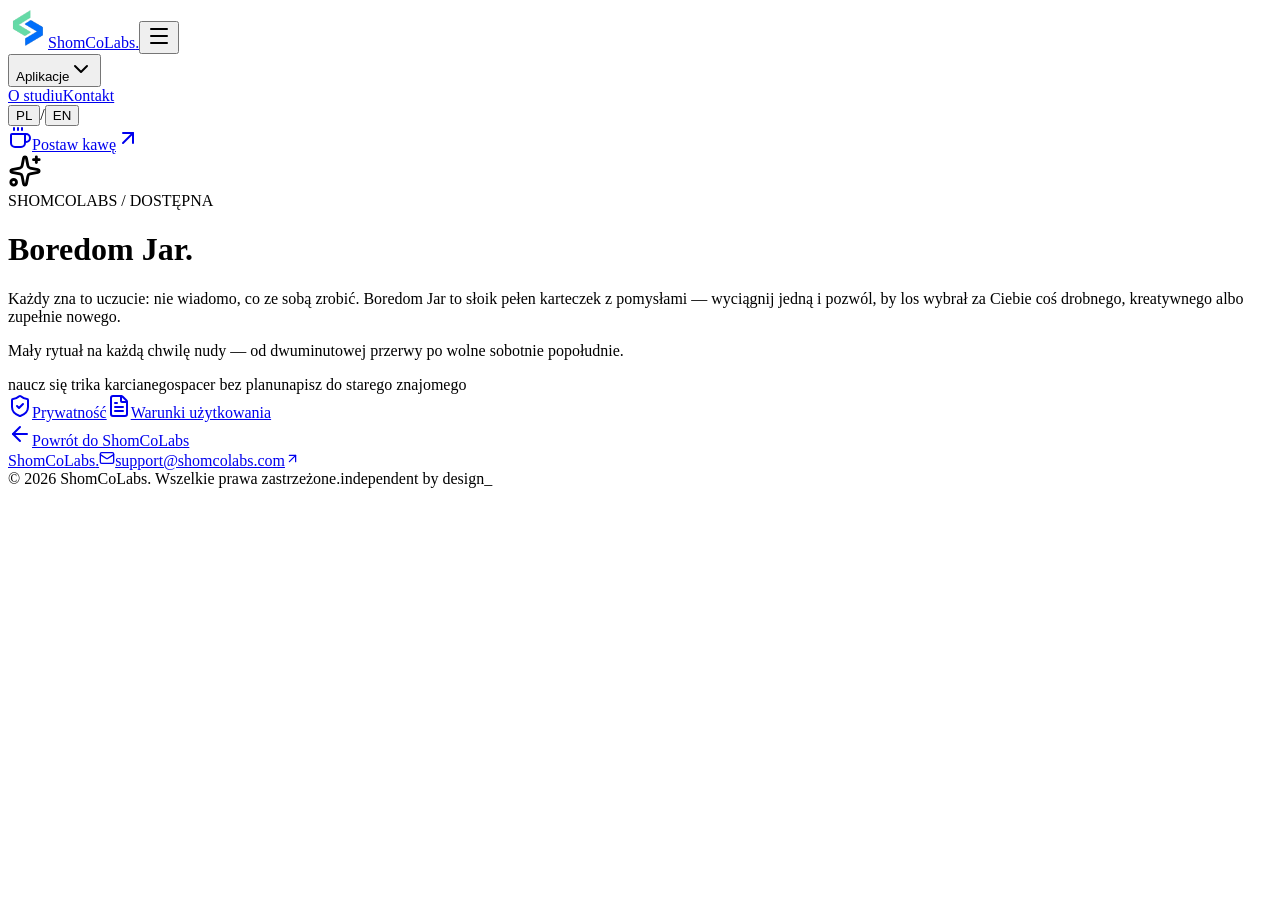
==== commit c5471f1e: "Add files via upload" ====
--- a/boredom-jar/index.html
+++ b/boredom-jar/index.html
@@ -1,19 +1 @@
-<!DOCTYPE html><html lang="pl"><head><meta charSet="utf-8"/><meta name="viewport" content="width=device-width, initial-scale=1"/><link rel="preload" as="image" href="/assets/brand-mark-Ce3m4dGQ.png"/><link rel="stylesheet" href="/assets/styles-D2ZASzrV.css" data-precedence="default"/><link rel="stylesheet" href="https://fonts.googleapis.com/css2?family=IBM+Plex+Mono:wght@400;500;600&amp;family=Manrope:wght@400;500;600;700;800&amp;family=Sora:wght@400;500;600;700;800&amp;display=swap" data-precedence="default"/><title>Warunki użytkowania — Boredom Jar | ShomCoLabs</title><meta name="author" content="Sebastian Szomko — ShomCoLabs"/><meta name="description" content="Warunki użytkowania aplikacji Boredom Jar od ShomCoLabs."/><meta property="og:title" content="Warunki użytkowania — Boredom Jar"/><meta property="og:description" content="Warunki użytkowania aplikacji Boredom Jar od ShomCoLabs."/><meta property="og:type" content="website"/><meta name="twitter:card" content="summary_large_image"/><link rel="modulepreload" href="/assets/index-DhFymhGB.js"/><link rel="modulepreload" href="/assets/boredom-jar--yGxCXzT.js"/><link rel="modulepreload" href="/assets/arrow-left-DbpA9Dui.js"/><link rel="modulepreload" href="/assets/shield-check-BoImIgVQ.js"/><link rel="modulepreload" href="/assets/sparkles-DvYEPEjS.js"/><link rel="modulepreload" href="/assets/boredom-jar.terms-CE84fKKm.js"/><link rel="modulepreload" href="/assets/legal-page-BZnKUvdD.js"/><link rel="icon" href="/favicon.png" type="image/png"/><link rel="preconnect" href="https://fonts.googleapis.com"/><link rel="preconnect" href="https://fonts.gstatic.com" crossorigin="anonymous"/></head><body><header class="site-header"><div class="site-container navigation"><a class="brand" href="/"><img src="/assets/brand-mark-Ce3m4dGQ.png" alt="" width="40" height="40"/><span>ShomCo<span class="brand-accent">Labs</span><span class="brand-dot">.</span></span></a><button class="inline-flex items-center justify-center gap-2 whitespace-nowrap rounded-md text-sm font-medium cursor-pointer transition-colors focus-visible:outline-none focus-visible:ring-1 focus-visible:ring-ring disabled:pointer-events-none disabled:opacity-50 disabled:cursor-not-allowed [&amp;_svg]:pointer-events-none [&amp;_svg]:size-4 [&amp;_svg]:shrink-0 hover:bg-accent hover:text-accent-foreground h-9 w-9 mobile-menu" aria-label="Otwórz menu" aria-expanded="false"><svg xmlns="http://www.w3.org/2000/svg" width="24" height="24" viewBox="0 0 24 24" fill="none" stroke="currentColor" stroke-width="2" stroke-linecap="round" stroke-linejoin="round" class="lucide lucide-menu" aria-hidden="true"><path d="M4 5h16"></path><path d="M4 12h16"></path><path d="M4 19h16"></path></svg></button><nav class="nav-items " aria-label="Nawigacja główna"><div class="product-navigation"><button class="inline-flex items-center justify-center gap-2 whitespace-nowrap rounded-md text-sm font-medium cursor-pointer transition-colors focus-visible:outline-none focus-visible:ring-1 focus-visible:ring-ring disabled:pointer-events-none disabled:opacity-50 disabled:cursor-not-allowed [&amp;_svg]:pointer-events-none [&amp;_svg]:size-4 [&amp;_svg]:shrink-0 hover:bg-accent hover:text-accent-foreground h-9 px-4 py-2" aria-expanded="false" aria-controls="product-menu">Aplikacje<svg xmlns="http://www.w3.org/2000/svg" width="24" height="24" viewBox="0 0 24 24" fill="none" stroke="currentColor" stroke-width="2" stroke-linecap="round" stroke-linejoin="round" class="lucide lucide-chevron-down" aria-hidden="true"><path d="m6 9 6 6 6-6"></path></svg></button></div><a href="/#studio" class="inline-flex items-center justify-center gap-2 whitespace-nowrap rounded-md text-sm font-medium cursor-pointer transition-colors focus-visible:outline-none focus-visible:ring-1 focus-visible:ring-ring disabled:pointer-events-none disabled:opacity-50 disabled:cursor-not-allowed [&amp;_svg]:pointer-events-none [&amp;_svg]:size-4 [&amp;_svg]:shrink-0 hover:bg-accent hover:text-accent-foreground h-9 px-4 py-2">O studiu</a><a href="mailto:support@shomcolabs.com" class="inline-flex items-center justify-center gap-2 whitespace-nowrap rounded-md text-sm font-medium cursor-pointer transition-colors focus-visible:outline-none focus-visible:ring-1 focus-visible:ring-ring disabled:pointer-events-none disabled:opacity-50 disabled:cursor-not-allowed [&amp;_svg]:pointer-events-none [&amp;_svg]:size-4 [&amp;_svg]:shrink-0 hover:bg-accent hover:text-accent-foreground h-9 px-4 py-2">Kontakt</a><div class="language-switch" aria-label="Wybierz język"><button class="inline-flex items-center justify-center gap-2 whitespace-nowrap font-medium cursor-pointer transition-colors focus-visible:outline-none focus-visible:ring-1 focus-visible:ring-ring disabled:pointer-events-none disabled:opacity-50 disabled:cursor-not-allowed [&amp;_svg]:pointer-events-none [&amp;_svg]:size-4 [&amp;_svg]:shrink-0 hover:bg-accent hover:text-accent-foreground h-8 rounded-md px-3 text-xs language-active" aria-pressed="true">PL</button><span>/</span><button class="inline-flex items-center justify-center gap-2 whitespace-nowrap font-medium cursor-pointer transition-colors focus-visible:outline-none focus-visible:ring-1 focus-visible:ring-ring disabled:pointer-events-none disabled:opacity-50 disabled:cursor-not-allowed [&amp;_svg]:pointer-events-none [&amp;_svg]:size-4 [&amp;_svg]:shrink-0 hover:bg-accent hover:text-accent-foreground h-8 rounded-md px-3 text-xs" aria-pressed="false">EN</button></div><a href="https://buycoffee.to/shomcolabs" target="_blank" rel="noopener noreferrer" class="inline-flex items-center justify-center gap-2 whitespace-nowrap rounded-md text-sm font-medium cursor-pointer transition-colors focus-visible:outline-none focus-visible:ring-1 focus-visible:ring-ring disabled:pointer-events-none disabled:opacity-50 disabled:cursor-not-allowed [&amp;_svg]:pointer-events-none [&amp;_svg]:size-4 [&amp;_svg]:shrink-0 border border-input bg-background shadow-sm hover:bg-accent hover:text-accent-foreground h-9 px-4 py-2 coffee-nav"><svg xmlns="http://www.w3.org/2000/svg" width="24" height="24" viewBox="0 0 24 24" fill="none" stroke="currentColor" stroke-width="2" stroke-linecap="round" stroke-linejoin="round" class="lucide lucide-coffee" aria-hidden="true"><path d="M10 2v2"></path><path d="M14 2v2"></path><path d="M16 8a1 1 0 0 1 1 1v8a4 4 0 0 1-4 4H7a4 4 0 0 1-4-4V9a1 1 0 0 1 1-1h14a4 4 0 1 1 0 8h-1"></path><path d="M6 2v2"></path></svg>Postaw kawę<svg xmlns="http://www.w3.org/2000/svg" width="24" height="24" viewBox="0 0 24 24" fill="none" stroke="currentColor" stroke-width="2" stroke-linecap="round" stroke-linejoin="round" class="lucide lucide-arrow-up-right" aria-hidden="true"><path d="M7 7h10v10"></path><path d="M7 17 17 7"></path></svg></a></nav></div></header><!--$--><main class="site-container legal-page"><a class="inline-flex items-center justify-center gap-2 whitespace-nowrap rounded-md text-sm font-medium cursor-pointer transition-colors focus-visible:outline-none focus-visible:ring-1 focus-visible:ring-ring disabled:pointer-events-none disabled:opacity-50 disabled:cursor-not-allowed [&amp;_svg]:pointer-events-none [&amp;_svg]:size-4 [&amp;_svg]:shrink-0 text-primary underline-offset-4 hover:underline h-9 px-4 py-2 back-link" href="/"><svg xmlns="http://www.w3.org/2000/svg" width="24" height="24" viewBox="0 0 24 24" fill="none" stroke="currentColor" stroke-width="2" stroke-linecap="round" stroke-linejoin="round" class="lucide lucide-arrow-left" aria-hidden="true"><path d="m12 19-7-7 7-7"></path><path d="M19 12H5"></path></svg>Powrót do ShomCoLabs</a><div class="eyebrow">BOREDOM JAR<!-- --> / <!-- -->DOKUMENTY</div><h1>Warunki użytkowania</h1><div class="legal-tabs"><a class="inline-flex items-center justify-center gap-2 whitespace-nowrap rounded-md text-sm font-medium cursor-pointer transition-colors focus-visible:outline-none focus-visible:ring-1 focus-visible:ring-ring disabled:pointer-events-none disabled:opacity-50 disabled:cursor-not-allowed [&amp;_svg]:pointer-events-none [&amp;_svg]:size-4 [&amp;_svg]:shrink-0 hover:bg-accent hover:text-accent-foreground h-9 px-4 py-2" href="/boredom-jar/privacy"><svg xmlns="http://www.w3.org/2000/svg" width="24" height="24" viewBox="0 0 24 24" fill="none" stroke="currentColor" stroke-width="2" stroke-linecap="round" stroke-linejoin="round" class="lucide lucide-shield-check" aria-hidden="true"><path d="M20 13c0 5-3.5 7.5-7.66 8.95a1 1 0 0 1-.67-.01C7.5 20.5 4 18 4 13V6a1 1 0 0 1 1-1c2 0 4.5-1.2 6.24-2.72a1.17 1.17 0 0 1 1.52 0C14.51 3.81 17 5 19 5a1 1 0 0 1 1 1z"></path><path d="m9 12 2 2 4-4"></path></svg>Prywatność</a><a class="inline-flex items-center justify-center gap-2 whitespace-nowrap rounded-md text-sm font-medium cursor-pointer transition-colors focus-visible:outline-none focus-visible:ring-1 focus-visible:ring-ring disabled:pointer-events-none disabled:opacity-50 disabled:cursor-not-allowed [&amp;_svg]:pointer-events-none [&amp;_svg]:size-4 [&amp;_svg]:shrink-0 bg-secondary text-secondary-foreground shadow-sm hover:bg-secondary/80 h-9 px-4 py-2 active" href="/boredom-jar/terms" data-status="active" aria-current="page"><svg xmlns="http://www.w3.org/2000/svg" width="24" height="24" viewBox="0 0 24 24" fill="none" stroke="currentColor" stroke-width="2" stroke-linecap="round" stroke-linejoin="round" class="lucide lucide-file-text" aria-hidden="true"><path d="M6 22a2 2 0 0 1-2-2V4a2 2 0 0 1 2-2h8a2.4 2.4 0 0 1 1.704.706l3.588 3.588A2.4 2.4 0 0 1 20 8v12a2 2 0 0 1-2 2z"></path><path d="M14 2v5a1 1 0 0 0 1 1h5"></path><path d="M10 9H8"></path><path d="M16 13H8"></path><path d="M16 17H8"></path></svg>Warunki użytkowania</a></div><p class="legal-date">Obowiązuje od<!-- --> 12.10.2026</p><article class="legal-document"><div><h3><strong>1. Operator i akceptacja</strong></h3>
-<p>Boredom Jar jest udostępniana przez <strong>ShomCoLabs</strong> (kontakt: support@shomcolabs.com). Przed publikacją należy uzupełnić pełne dane operatora wymagane przez właściwe prawo. Korzystając z aplikacji, użytkownik zobowiązuje się przestrzegać niniejszych warunków oraz obowiązującego prawa.</p>
-<h3><strong>2. Charakter usługi</strong></h3>
-<p>Boredom Jar proponuje aktywności i pomysły na spędzanie czasu. Sugestie mogą być losowane lub dobierane według preferencji, pogody i lokalizacji. Informacje o miejscach, dostępności i pogodzie pochodzą od zewnętrznych dostawców i mogą być niepełne, nieaktualne lub błędne. Aplikacja nie gwarantuje dostępności żadnego miejsca ani określonego rezultatu aktywności.</p>
-<h3><strong>3. Bezpieczeństwo i odpowiedzialność użytkownika</strong></h3>
-<p>Użytkownik samodzielnie ocenia, czy dana aktywność jest odpowiednia do wieku, zdrowia, umiejętności, warunków pogodowych i lokalnych przepisów. Przed wyjściem należy sprawdzić warunki, dostępność, koszty i ewentualne ryzyka. Sugestie nie stanowią porady medycznej, sportowej ani profesjonalnej. Nie wykonuj aktywności niebezpiecznych lub niezgodnych z prawem.</p>
-<h3><strong>4. Tryb dla dorosłych</strong></h3>
-<p>Opcjonalny tryb flirtowania jest przeznaczony wyłącznie dla osób, które ukończyły 18 lat. Użytkownik odpowiada za respektowanie granic, dobrowolnej zgody i prywatności innych osób.</p>
-<h3><strong>5. Lokalizacja i usługi zewnętrzne</strong></h3>
-<p>Funkcje miejsc w pobliżu i pogody mogą wymagać dostępu do lokalizacji i połączenia internetowego. Korzystanie z danych dostawców, w tym Geoapify, WeatherAPI, OpenStreetMap oraz technologii tłumaczenia Google ML Kit, może podlegać ich odrębnym warunkom. Więcej informacji znajduje się w Polityce prywatności.</p>
-<h3><strong>6. Dane i dostępność</strong></h3>
-<p>Preferencje i historia są przechowywane lokalnie na urządzeniu. Użytkownik odpowiada za własne kopie zapasowe, jeśli są mu potrzebne. Operator może aktualizować, ograniczać lub wycofywać funkcje aplikacji w zakresie dozwolonym przez prawo. Nie gwarantuje nieprzerwanego działania usług zewnętrznych.</p>
-<h3><strong>7. Prawa autorskie</strong></h3>
-<p>Kod, układ i autorskie treści aplikacji są chronione prawem, z zastrzeżeniem praw i licencji podmiotów trzecich. Użytkownik otrzymuje niewyłączną, odwołalną w granicach prawa licencję na osobiste korzystanie z aplikacji. Nie wolno naruszać praw osób trzecich ani wykorzystywać aplikacji w sposób niezgodny z prawem.</p>
-<h3><strong>8. Odpowiedzialność i prawa konsumenta</strong></h3>
-<p>W zakresie dopuszczalnym przez prawo operator nie odpowiada za skutki polegania na niezweryfikowanych sugestiach i danych zewnętrznych. Żadne postanowienie nie ogranicza praw konsumenta, których nie można wyłączyć na mocy obowiązujących przepisów.</p>
-<h3><strong>9. Zmiany i kontakt</strong></h3>
-<p>Warunki mogą być aktualizowane; aktualna wersja będzie dostępna na tej stronie. Pytania: support@shomcolabs.com. Zastosowanie mają bezwzględnie obowiązujące przepisy właściwego prawa.</p>
-</div></article></main><script>(function(a,f){let l;try{l=JSON.parse(sessionStorage.getItem(a)||"{}")}catch{return}const n=l?.[f||history.state?.__TSR_key];let c=!1;for(const t in n){const e=n[t],o=e?.scrollX,s=e?.scrollY;if(Number.isFinite(o)&&Number.isFinite(s)){if(t==="window")scrollTo(o,s),c=!0;else if(t)try{const r=document.querySelector(t);r&&(r.scrollLeft=o,r.scrollTop=s)}catch{}}}if(c)return;const i=location.hash.slice(1);if(i){const t=history.state?.__hashScrollIntoViewOptions??!0;if(t){const e=document.getElementById(i);e&&e.scrollIntoView(t)}return}scrollTo(0,0)})("tsr-scroll-restoration-v1_3");document.currentScript.remove()</script><!--/$--><footer class="site-footer"><div class="site-container"><div class="footer-top"><a class="brand footer-brand" href="/">ShomCo<span class="brand-accent">Labs</span><span class="brand-dot">.</span></a><a class="contact-link" href="mailto:support@shomcolabs.com"><svg xmlns="http://www.w3.org/2000/svg" width="16" height="16" viewBox="0 0 24 24" fill="none" stroke="currentColor" stroke-width="2" stroke-linecap="round" stroke-linejoin="round" class="lucide lucide-mail" aria-hidden="true"><path d="m22 7-8.991 5.727a2 2 0 0 1-2.009 0L2 7"></path><rect x="2" y="4" width="20" height="16" rx="2"></rect></svg>support@shomcolabs.com<svg xmlns="http://www.w3.org/2000/svg" width="15" height="15" viewBox="0 0 24 24" fill="none" stroke="currentColor" stroke-width="2" stroke-linecap="round" stroke-linejoin="round" class="lucide lucide-arrow-up-right" aria-hidden="true"><path d="M7 7h10v10"></path><path d="M7 17 17 7"></path></svg></a></div><div class="footer-bottom"><span>© 2026 ShomCoLabs. <!-- -->Wszelkie prawa zastrzeżone.</span><span class="mono">independent by design<span class="brand-dot">_</span></span></div></div></footer><script data-tsr-stream-part="">(self.$R=self.$R||{})["tsr"]=[];self.$_TSR={h(){this.hydrated=!0,this.c()},e(){this.streamEnded=!0,this.c()},c(){this.hydrated&&this.streamEnded&&(delete self.$_TSR,delete self.$R.tsr)},p(e){this.initialized?e():this.buffer.push(e)},buffer:[]};$_TSR.router=($R=>$R[0]={manifest:$R[1]={routes:$R[2]={__root__:$R[3]={preloads:$R[4]=["/assets/index-DhFymhGB.js"],scripts:$R[5]=[$R[6]={attrs:$R[7]={type:"module",async:!0,src:"/assets/index-DhFymhGB.js"}}]},"/boredom-jar":$R[8]={preloads:$R[9]=["/assets/boredom-jar--yGxCXzT.js","/assets/arrow-left-DbpA9Dui.js","/assets/shield-check-BoImIgVQ.js","/assets/sparkles-DvYEPEjS.js"]},"/boredom-jar/terms":$R[10]={preloads:$R[11]=["/assets/boredom-jar.terms-CE84fKKm.js","/assets/legal-page-BZnKUvdD.js"]}}},matches:$R[12]=[$R[13]={i:"__root__
+<!DOCTYPE html><html lang="pl"><head><meta charSet="utf-8"/><meta name="viewport" content="width=device-width, initial-scale=1"/><link rel="preload" as="image" href="/assets/brand-mark-Ce3m4dGQ.png"/><link rel="stylesheet" href="/assets/styles-D2ZASzrV.css" data-precedence="default"/><link rel="stylesheet" href="https://fonts.googleapis.com/css2?family=IBM+Plex+Mono:wght@400;500;600&amp;family=Manrope:wght@400;500;600;700;800&amp;family=Sora:wght@400;500;600;700;800&amp;display=swap" data-precedence="default"/><title>Boredom Jar — pomysły na nudę | ShomCoLabs</title><meta name="author" content="Sebastian Szomko — ShomCoLabs"/><meta name="description" content="Boredom Jar — słoik pełen pomysłów na nudę. Wyciągnij karteczkę i zrób coś drobnego, kreatywnego albo zupełnie nowego."/><meta property="og:title" content="Boredom Jar — ShomCoLabs"/><meta property="og:description" content="Słoik pełen pomysłów na nudę. Wyciągnij karteczkę i zrób coś nowego."/><meta property="og:type" content="website"/><meta name="twitter:card" content="summary_large_image"/><link rel="modulepreload" href="/assets/index-DhFymhGB.js"/><link rel="modulepreload" href="/assets/boredom-jar--yGxCXzT.js"/><link rel="modulepreload" href="/assets/arrow-left-DbpA9Dui.js"/><link rel="modulepreload" href="/assets/shield-check-BoImIgVQ.js"/><link rel="modulepreload" href="/assets/sparkles-DvYEPEjS.js"/><link rel="icon" href="/favicon.png" type="image/png"/><link rel="preconnect" href="https://fonts.googleapis.com"/><link rel="preconnect" href="https://fonts.gstatic.com" crossorigin="anonymous"/></head><body><header class="site-header"><div class="site-container navigation"><a class="brand" href="/"><img src="/assets/brand-mark-Ce3m4dGQ.png" alt="" width="40" height="40"/><span>ShomCo<span class="brand-accent">Labs</span><span class="brand-dot">.</span></span></a><button class="inline-flex items-center justify-center gap-2 whitespace-nowrap rounded-md text-sm font-medium cursor-pointer transition-colors focus-visible:outline-none focus-visible:ring-1 focus-visible:ring-ring disabled:pointer-events-none disabled:opacity-50 disabled:cursor-not-allowed [&amp;_svg]:pointer-events-none [&amp;_svg]:size-4 [&amp;_svg]:shrink-0 hover:bg-accent hover:text-accent-foreground h-9 w-9 mobile-menu" aria-label="Otwórz menu" aria-expanded="false"><svg xmlns="http://www.w3.org/2000/svg" width="24" height="24" viewBox="0 0 24 24" fill="none" stroke="currentColor" stroke-width="2" stroke-linecap="round" stroke-linejoin="round" class="lucide lucide-menu" aria-hidden="true"><path d="M4 5h16"></path><path d="M4 12h16"></path><path d="M4 19h16"></path></svg></button><nav class="nav-items " aria-label="Nawigacja główna"><div class="product-navigation"><button class="inline-flex items-center justify-center gap-2 whitespace-nowrap rounded-md text-sm font-medium cursor-pointer transition-colors focus-visible:outline-none focus-visible:ring-1 focus-visible:ring-ring disabled:pointer-events-none disabled:opacity-50 disabled:cursor-not-allowed [&amp;_svg]:pointer-events-none [&amp;_svg]:size-4 [&amp;_svg]:shrink-0 hover:bg-accent hover:text-accent-foreground h-9 px-4 py-2" aria-expanded="false" aria-controls="product-menu">Aplikacje<svg xmlns="http://www.w3.org/2000/svg" width="24" height="24" viewBox="0 0 24 24" fill="none" stroke="currentColor" stroke-width="2" stroke-linecap="round" stroke-linejoin="round" class="lucide lucide-chevron-down" aria-hidden="true"><path d="m6 9 6 6 6-6"></path></svg></button></div><a href="/#studio" class="inline-flex items-center justify-center gap-2 whitespace-nowrap rounded-md text-sm font-medium cursor-pointer transition-colors focus-visible:outline-none focus-visible:ring-1 focus-visible:ring-ring disabled:pointer-events-none disabled:opacity-50 disabled:cursor-not-allowed [&amp;_svg]:pointer-events-none [&amp;_svg]:size-4 [&amp;_svg]:shrink-0 hover:bg-accent hover:text-accent-foreground h-9 px-4 py-2">O studiu</a><a href="mailto:support@shomcolabs.com" class="inline-flex items-center justify-center gap-2 whitespace-nowrap rounded-md text-sm font-medium cursor-pointer transition-colors focus-visible:outline-none focus-visible:ring-1 focus-visible:ring-ring disabled:pointer-events-none disabled:opacity-50 disabled:cursor-not-allowed [&amp;_svg]:pointer-events-none [&amp;_svg]:size-4 [&amp;_svg]:shrink-0 hover:bg-accent hover:text-accent-foreground h-9 px-4 py-2">Kontakt</a><div class="language-switch" aria-label="Wybierz język"><button class="inline-flex items-center justify-center gap-2 whitespace-nowrap font-medium cursor-pointer transition-colors focus-visible:outline-none focus-visible:ring-1 focus-visible:ring-ring disabled:pointer-events-none disabled:opacity-50 disabled:cursor-not-allowed [&amp;_svg]:pointer-events-none [&amp;_svg]:size-4 [&amp;_svg]:shrink-0 hover:bg-accent hover:text-accent-foreground h-8 rounded-md px-3 text-xs language-active" aria-pressed="true">PL</button><span>/</span><button class="inline-flex items-center justify-center gap-2 whitespace-nowrap font-medium cursor-pointer transition-colors focus-visible:outline-none focus-visible:ring-1 focus-visible:ring-ring disabled:pointer-events-none disabled:opacity-50 disabled:cursor-not-allowed [&amp;_svg]:pointer-events-none [&amp;_svg]:size-4 [&amp;_svg]:shrink-0 hover:bg-accent hover:text-accent-foreground h-8 rounded-md px-3 text-xs" aria-pressed="false">EN</button></div><a href="https://buycoffee.to/shomcolabs" target="_blank" rel="noopener noreferrer" class="inline-flex items-center justify-center gap-2 whitespace-nowrap rounded-md text-sm font-medium cursor-pointer transition-colors focus-visible:outline-none focus-visible:ring-1 focus-visible:ring-ring disabled:pointer-events-none disabled:opacity-50 disabled:cursor-not-allowed [&amp;_svg]:pointer-events-none [&amp;_svg]:size-4 [&amp;_svg]:shrink-0 border border-input bg-background shadow-sm hover:bg-accent hover:text-accent-foreground h-9 px-4 py-2 coffee-nav"><svg xmlns="http://www.w3.org/2000/svg" width="24" height="24" viewBox="0 0 24 24" fill="none" stroke="currentColor" stroke-width="2" stroke-linecap="round" stroke-linejoin="round" class="lucide lucide-coffee" aria-hidden="true"><path d="M10 2v2"></path><path d="M14 2v2"></path><path d="M16 8a1 1 0 0 1 1 1v8a4 4 0 0 1-4 4H7a4 4 0 0 1-4-4V9a1 1 0 0 1 1-1h14a4 4 0 1 1 0 8h-1"></path><path d="M6 2v2"></path></svg>Postaw kawę<svg xmlns="http://www.w3.org/2000/svg" width="24" height="24" viewBox="0 0 24 24" fill="none" stroke="currentColor" stroke-width="2" stroke-linecap="round" stroke-linejoin="round" class="lucide lucide-arrow-up-right" aria-hidden="true"><path d="M7 7h10v10"></path><path d="M7 17 17 7"></path></svg></a></nav></div></header><!--$--><main class="site-container jar-page"><span class="app-icon jar-icon"><svg xmlns="http://www.w3.org/2000/svg" width="34" height="34" viewBox="0 0 24 24" fill="none" stroke="currentColor" stroke-width="2" stroke-linecap="round" stroke-linejoin="round" class="lucide lucide-sparkles" aria-hidden="true"><path d="M11.017 2.814a1 1 0 0 1 1.966 0l1.051 5.558a2 2 0 0 0 1.594 1.594l5.558 1.051a1 1 0 0 1 0 1.966l-5.558 1.051a2 2 0 0 0-1.594 1.594l-1.051 5.558a1 1 0 0 1-1.966 0l-1.051-5.558a2 2 0 0 0-1.594-1.594l-5.558-1.051a1 1 0 0 1 0-1.966l5.558-1.051a2 2 0 0 0 1.594-1.594z"></path><path d="M20 2v4"></path><path d="M22 4h-4"></path><circle cx="4" cy="20" r="2"></circle></svg></span><div class="eyebrow">SHOMCOLABS / <!-- -->DOSTĘPNA</div><h1>Boredom Jar<span class="brand-dot">.</span></h1><p>Każdy zna to uczucie: nie wiadomo, co ze sobą zrobić. Boredom Jar to słoik pełen karteczek z pomysłami — wyciągnij jedną i pozwól, by los wybrał za Ciebie coś drobnego, kreatywnego albo zupełnie nowego.</p><p>Mały rytuał na każdą chwilę nudy — od dwuminutowej przerwy po wolne sobotnie popołudnie.</p><div class="slip-row" aria-hidden="true"><span class="mono">naucz się trika karcianego</span><span class="mono">spacer bez planu</span><span class="mono">napisz do starego znajomego</span></div><div class="jar-page-links"><a class="inline-flex items-center justify-center gap-2 whitespace-nowrap rounded-md text-sm font-medium cursor-pointer transition-colors focus-visible:outline-none focus-visible:ring-1 focus-visible:ring-ring disabled:pointer-events-none disabled:opacity-50 disabled:cursor-not-allowed [&amp;_svg]:pointer-events-none [&amp;_svg]:size-4 [&amp;_svg]:shrink-0 border border-input bg-background shadow-sm hover:bg-accent hover:text-accent-foreground h-9 px-4 py-2" href="/boredom-jar/privacy"><svg xmlns="http://www.w3.org/2000/svg" width="24" height="24" viewBox="0 0 24 24" fill="none" stroke="currentColor" stroke-width="2" stroke-linecap="round" stroke-linejoin="round" class="lucide lucide-shield-check" aria-hidden="true"><path d="M20 13c0 5-3.5 7.5-7.66 8.95a1 1 0 0 1-.67-.01C7.5 20.5 4 18 4 13V6a1 1 0 0 1 1-1c2 0 4.5-1.2 6.24-2.72a1.17 1.17 0 0 1 1.52 0C14.51 3.81 17 5 19 5a1 1 0 0 1 1 1z"></path><path d="m9 12 2 2 4-4"></path></svg>Prywatność</a><a class="inline-flex items-center justify-center gap-2 whitespace-nowrap rounded-md text-sm font-medium cursor-pointer transition-colors focus-visible:outline-none focus-visible:ring-1 focus-visible:ring-ring disabled:pointer-events-none disabled:opacity-50 disabled:cursor-not-allowed [&amp;_svg]:pointer-events-none [&amp;_svg]:size-4 [&amp;_svg]:shrink-0 border border-input bg-background shadow-sm hover:bg-accent hover:text-accent-foreground h-9 px-4 py-2" href="/boredom-jar/terms"><svg xmlns="http://www.w3.org/2000/svg" width="24" height="24" viewBox="0 0 24 24" fill="none" stroke="currentColor" stroke-width="2" stroke-linecap="round" stroke-linejoin="round" class="lucide lucide-file-text" aria-hidden="true"><path d="M6 22a2 2 0 0 1-2-2V4a2 2 0 0 1 2-2h8a2.4 2.4 0 0 1 1.704.706l3.588 3.588A2.4 2.4 0 0 1 20 8v12a2 2 0 0 1-2 2z"></path><path d="M14 2v5a1 1 0 0 0 1 1h5"></path><path d="M10 9H8"></path><path d="M16 13H8"></path><path d="M16 17H8"></path></svg>Warunki użytkowania</a></div><a class="inline-flex items-center justify-center gap-2 whitespace-nowrap rounded-md text-sm font-medium cursor-pointer transition-colors focus-visible:outline-none focus-visible:ring-1 focus-visible:ring-ring disabled:pointer-events-none disabled:opacity-50 disabled:cursor-not-allowed [&amp;_svg]:pointer-events-none [&amp;_svg]:size-4 [&amp;_svg]:shrink-0 text-primary underline-offset-4 hover:underline h-9 px-4 py-2 back-link" href="/"><svg xmlns="http://www.w3.org/2000/svg" width="24" height="24" viewBox="0 0 24 24" fill="none" stroke="currentColor" stroke-width="2" stroke-linecap="round" stroke-linejoin="round" class="lucide lucide-arrow-left" aria-hidden="true"><path d="m12 19-7-7 7-7"></path><path d="M19 12H5"></path></svg>Powrót do ShomCoLabs</a></main><script>(function(a,f){let l;try{l=JSON.parse(sessionStorage.getItem(a)||"{}")}catch{return}const n=l?.[f||history.state?.__TSR_key];let c=!1;for(const t in n){const e=n[t],o=e?.scrollX,s=e?.scrollY;if(Number.isFinite(o)&&Number.isFinite(s)){if(t==="window")scrollTo(o,s),c=!0;else if(t)try{const r=document.querySelector(t);r&&(r.scrollLeft=o,r.scrollTop=s)}catch{}}}if(c)return;const i=location.hash.slice(1);if(i){const t=history.state?.__hashScrollIntoViewOptions??!0;if(t){const e=document.getElementById(i);e&&e.scrollIntoView(t)}return}scrollTo(0,0)})("tsr-scroll-restoration-v1_3");document.currentScript.remove()</script><!--/$--><footer class="site-footer"><div class="site-container"><div class="footer-top"><a class="brand footer-brand" href="/">ShomCo<span class="brand-accent">Labs</span><span class="brand-dot">.</span></a><a class="contact-link" href="mailto:support@shomcolabs.com"><svg xmlns="http://www.w3.org/2000/svg" width="16" height="16" viewBox="0 0 24 24" fill="none" stroke="currentColor" stroke-width="2" stroke-linecap="round" stroke-linejoin="round" class="lucide lucide-mail" aria-hidden="true"><path d="m22 7-8.991 5.727a2 2 0 0 1-2.009 0L2 7"></path><rect x="2" y="4" width="20" height="16" rx="2"></rect></svg>support@shomcolabs.com<svg xmlns="http://www.w3.org/2000/svg" width="15" height="15" viewBox="0 0 24 24" fill="none" stroke="currentColor" stroke-width="2" stroke-linecap="round" stroke-linejoin="round" class="lucide lucide-arrow-up-right" aria-hidden="true"><path d="M7 7h10v10"></path><path d="M7 17 17 7"></path></svg></a></div><div class="footer-bottom"><span>© 2026 ShomCoLabs. <!-- -->Wszelkie prawa zastrzeżone.</span><span class="mono">independent by design<span class="brand-dot">_</span></span></div></div></footer><script data-tsr-stream-part="">(self.$R=self.$R||{})["tsr"]=[];self.$_TSR={h(){this.hydrated=!0,this.c()},e(){this.streamEnded=!0,this.c()},c(){this.hydrated&&this.streamEnded&&(delete self.$_TSR,delete self.$R.tsr)},p(e){this.initialized?e():this.buffer.push(e)},buffer:[]};$_TSR.router=($R=>$R[0]={manifest:$R[1]={routes:$R[2]={__root__:$R[3]={preloads:$R[4]=["/assets/index-DhFymhGB.js"],scripts:$R[5]=[$R[6]={attrs:$R[7]={type:"module",async:!0,src:"/assets/index-DhFymhGB.js"}}]},"/boredom-jar":$R[8]={preloads:$R[9]=["/assets/boredom-jar--yGxCXzT.js","/assets/arrow-left-DbpA9Dui.js","/assets/shield-check-BoImIgVQ.js","/assets/sparkles-DvYEPEjS.js"]}}},matches:$R[10]=[$R[11]={i:"__root__ ",u:1791762251914,s:"success",ssr:!0},$R[12]={i:" boredom-jar boredom-jar",u:1791762251914,s:"success",ssr:!0}]})($R["tsr"]);$_TSR.e();{let s=document.currentScript,p;while((p=s.previousElementSibling)&&p.hasAttribute('data-tsr-stream-part'))p.remove();s.remove()}</script><script type="module" async="" src="/assets/index-DhFymhGB.js"></script><script>document.currentScript.remove();/*$tsr-stream-boundary*/</script></body></html>
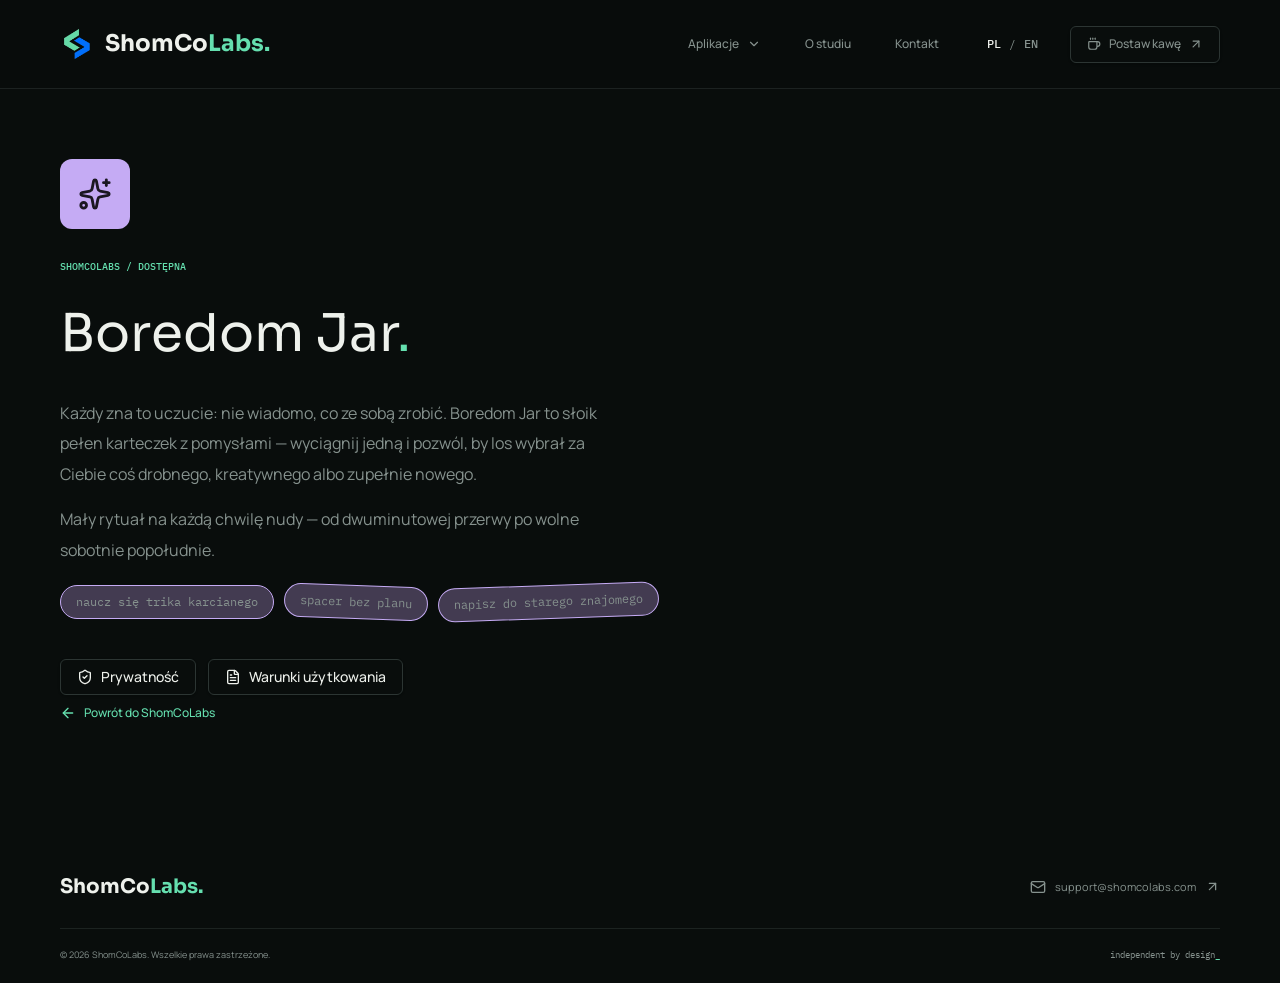
==== commit 1b66b51f: "Add files via upload" ====
--- a/boredom-jar/index.html
+++ b/boredom-jar/index.html
@@ -1 +1 @@
-<!DOCTYPE html><html lang="pl"><head><meta charSet="utf-8"/><meta name="viewport" content="width=device-width, initial-scale=1"/><link rel="preload" as="image" href="/assets/brand-mark-Ce3m4dGQ.png"/><link rel="stylesheet" href="/assets/styles-D2ZASzrV.css" data-precedence="default"/><link rel="stylesheet" href="https://fonts.googleapis.com/css2?family=IBM+Plex+Mono:wght@400;500;600&amp;family=Manrope:wght@400;500;600;700;800&amp;family=Sora:wght@400;500;600;700;800&amp;display=swap" data-precedence="default"/><title>Boredom Jar — pomysły na nudę | ShomCoLabs</title><meta name="author" content="Sebastian Szomko — ShomCoLabs"/><meta name="description" content="Boredom Jar — słoik pełen pomysłów na nudę. Wyciągnij karteczkę i zrób coś drobnego, kreatywnego albo zupełnie nowego."/><meta property="og:title" content="Boredom Jar — ShomCoLabs"/><meta property="og:description" content="Słoik pełen pomysłów na nudę. Wyciągnij karteczkę i zrób coś nowego."/><meta property="og:type" content="website"/><meta name="twitter:card" content="summary_large_image"/><link rel="modulepreload" href="/assets/index-DhFymhGB.js"/><link rel="modulepreload" href="/assets/boredom-jar--yGxCXzT.js"/><link rel="modulepreload" href="/assets/arrow-left-DbpA9Dui.js"/><link rel="modulepreload" href="/assets/shield-check-BoImIgVQ.js"/><link rel="modulepreload" href="/assets/sparkles-DvYEPEjS.js"/><link rel="icon" href="/favicon.png" type="image/png"/><link rel="preconnect" href="https://fonts.googleapis.com"/><link rel="preconnect" href="https://fonts.gstatic.com" crossorigin="anonymous"/></head><body><header class="site-header"><div class="site-container navigation"><a class="brand" href="/"><img src="/assets/brand-mark-Ce3m4dGQ.png" alt="" width="40" height="40"/><span>ShomCo<span class="brand-accent">Labs</span><span class="brand-dot">.</span></span></a><button class="inline-flex items-center justify-center gap-2 whitespace-nowrap rounded-md text-sm font-medium cursor-pointer transition-colors focus-visible:outline-none focus-visible:ring-1 focus-visible:ring-ring disabled:pointer-events-none disabled:opacity-50 disabled:cursor-not-allowed [&amp;_svg]:pointer-events-none [&amp;_svg]:size-4 [&amp;_svg]:shrink-0 hover:bg-accent hover:text-accent-foreground h-9 w-9 mobile-menu" aria-label="Otwórz menu" aria-expanded="false"><svg xmlns="http://www.w3.org/2000/svg" width="24" height="24" viewBox="0 0 24 24" fill="none" stroke="currentColor" stroke-width="2" stroke-linecap="round" stroke-linejoin="round" class="lucide lucide-menu" aria-hidden="true"><path d="M4 5h16"></path><path d="M4 12h16"></path><path d="M4 19h16"></path></svg></button><nav class="nav-items " aria-label="Nawigacja główna"><div class="product-navigation"><button class="inline-flex items-center justify-center gap-2 whitespace-nowrap rounded-md text-sm font-medium cursor-pointer transition-colors focus-visible:outline-none focus-visible:ring-1 focus-visible:ring-ring disabled:pointer-events-none disabled:opacity-50 disabled:cursor-not-allowed [&amp;_svg]:pointer-events-none [&amp;_svg]:size-4 [&amp;_svg]:shrink-0 hover:bg-accent hover:text-accent-foreground h-9 px-4 py-2" aria-expanded="false" aria-controls="product-menu">Aplikacje<svg xmlns="http://www.w3.org/2000/svg" width="24" height="24" viewBox="0 0 24 24" fill="none" stroke="currentColor" stroke-width="2" stroke-linecap="round" stroke-linejoin="round" class="lucide lucide-chevron-down" aria-hidden="true"><path d="m6 9 6 6 6-6"></path></svg></button></div><a href="/#studio" class="inline-flex items-center justify-center gap-2 whitespace-nowrap rounded-md text-sm font-medium cursor-pointer transition-colors focus-visible:outline-none focus-visible:ring-1 focus-visible:ring-ring disabled:pointer-events-none disabled:opacity-50 disabled:cursor-not-allowed [&amp;_svg]:pointer-events-none [&amp;_svg]:size-4 [&amp;_svg]:shrink-0 hover:bg-accent hover:text-accent-foreground h-9 px-4 py-2">O studiu</a><a href="mailto:support@shomcolabs.com" class="inline-flex items-center justify-center gap-2 whitespace-nowrap rounded-md text-sm font-medium cursor-pointer transition-colors focus-visible:outline-none focus-visible:ring-1 focus-visible:ring-ring disabled:pointer-events-none disabled:opacity-50 disabled:cursor-not-allowed [&amp;_svg]:pointer-events-none [&amp;_svg]:size-4 [&amp;_svg]:shrink-0 hover:bg-accent hover:text-accent-foreground h-9 px-4 py-2">Kontakt</a><div class="language-switch" aria-label="Wybierz język"><button class="inline-flex items-center justify-center gap-2 whitespace-nowrap font-medium cursor-pointer transition-colors focus-visible:outline-none focus-visible:ring-1 focus-visible:ring-ring disabled:pointer-events-none disabled:opacity-50 disabled:cursor-not-allowed [&amp;_svg]:pointer-events-none [&amp;_svg]:size-4 [&amp;_svg]:shrink-0 hover:bg-accent hover:text-accent-foreground h-8 rounded-md px-3 text-xs language-active" aria-pressed="true">PL</button><span>/</span><button class="inline-flex items-center justify-center gap-2 whitespace-nowrap font-medium cursor-pointer transition-colors focus-visible:outline-none focus-visible:ring-1 focus-visible:ring-ring disabled:pointer-events-none disabled:opacity-50 disabled:cursor-not-allowed [&amp;_svg]:pointer-events-none [&amp;_svg]:size-4 [&amp;_svg]:shrink-0 hover:bg-accent hover:text-accent-foreground h-8 rounded-md px-3 text-xs" aria-pressed="false">EN</button></div><a href="https://buycoffee.to/shomcolabs" target="_blank" rel="noopener noreferrer" class="inline-flex items-center justify-center gap-2 whitespace-nowrap rounded-md text-sm font-medium cursor-pointer transition-colors focus-visible:outline-none focus-visible:ring-1 focus-visible:ring-ring disabled:pointer-events-none disabled:opacity-50 disabled:cursor-not-allowed [&amp;_svg]:pointer-events-none [&amp;_svg]:size-4 [&amp;_svg]:shrink-0 border border-input bg-background shadow-sm hover:bg-accent hover:text-accent-foreground h-9 px-4 py-2 coffee-nav"><svg xmlns="http://www.w3.org/2000/svg" width="24" height="24" viewBox="0 0 24 24" fill="none" stroke="currentColor" stroke-width="2" stroke-linecap="round" stroke-linejoin="round" class="lucide lucide-coffee" aria-hidden="true"><path d="M10 2v2"></path><path d="M14 2v2"></path><path d="M16 8a1 1 0 0 1 1 1v8a4 4 0 0 1-4 4H7a4 4 0 0 1-4-4V9a1 1 0 0 1 1-1h14a4 4 0 1 1 0 8h-1"></path><path d="M6 2v2"></path></svg>Postaw kawę<svg xmlns="http://www.w3.org/2000/svg" width="24" height="24" viewBox="0 0 24 24" fill="none" stroke="currentColor" stroke-width="2" stroke-linecap="round" stroke-linejoin="round" class="lucide lucide-arrow-up-right" aria-hidden="true"><path d="M7 7h10v10"></path><path d="M7 17 17 7"></path></svg></a></nav></div></header><!--$--><main class="site-container jar-page"><span class="app-icon jar-icon"><svg xmlns="http://www.w3.org/2000/svg" width="34" height="34" viewBox="0 0 24 24" fill="none" stroke="currentColor" stroke-width="2" stroke-linecap="round" stroke-linejoin="round" class="lucide lucide-sparkles" aria-hidden="true"><path d="M11.017 2.814a1 1 0 0 1 1.966 0l1.051 5.558a2 2 0 0 0 1.594 1.594l5.558 1.051a1 1 0 0 1 0 1.966l-5.558 1.051a2 2 0 0 0-1.594 1.594l-1.051 5.558a1 1 0 0 1-1.966 0l-1.051-5.558a2 2 0 0 0-1.594-1.594l-5.558-1.051a1 1 0 0 1 0-1.966l5.558-1.051a2 2 0 0 0 1.594-1.594z"></path><path d="M20 2v4"></path><path d="M22 4h-4"></path><circle cx="4" cy="20" r="2"></circle></svg></span><div class="eyebrow">SHOMCOLABS / <!-- -->DOSTĘPNA</div><h1>Boredom Jar<span class="brand-dot">.</span></h1><p>Każdy zna to uczucie: nie wiadomo, co ze sobą zrobić. Boredom Jar to słoik pełen karteczek z pomysłami — wyciągnij jedną i pozwól, by los wybrał za Ciebie coś drobnego, kreatywnego albo zupełnie nowego.</p><p>Mały rytuał na każdą chwilę nudy — od dwuminutowej przerwy po wolne sobotnie popołudnie.</p><div class="slip-row" aria-hidden="true"><span class="mono">naucz się trika karcianego</span><span class="mono">spacer bez planu</span><span class="mono">napisz do starego znajomego</span></div><div class="jar-page-links"><a class="inline-flex items-center justify-center gap-2 whitespace-nowrap rounded-md text-sm font-medium cursor-pointer transition-colors focus-visible:outline-none focus-visible:ring-1 focus-visible:ring-ring disabled:pointer-events-none disabled:opacity-50 disabled:cursor-not-allowed [&amp;_svg]:pointer-events-none [&amp;_svg]:size-4 [&amp;_svg]:shrink-0 border border-input bg-background shadow-sm hover:bg-accent hover:text-accent-foreground h-9 px-4 py-2" href="/boredom-jar/privacy"><svg xmlns="http://www.w3.org/2000/svg" width="24" height="24" viewBox="0 0 24 24" fill="none" stroke="currentColor" stroke-width="2" stroke-linecap="round" stroke-linejoin="round" class="lucide lucide-shield-check" aria-hidden="true"><path d="M20 13c0 5-3.5 7.5-7.66 8.95a1 1 0 0 1-.67-.01C7.5 20.5 4 18 4 13V6a1 1 0 0 1 1-1c2 0 4.5-1.2 6.24-2.72a1.17 1.17 0 0 1 1.52 0C14.51 3.81 17 5 19 5a1 1 0 0 1 1 1z"></path><path d="m9 12 2 2 4-4"></path></svg>Prywatność</a><a class="inline-flex items-center justify-center gap-2 whitespace-nowrap rounded-md text-sm font-medium cursor-pointer transition-colors focus-visible:outline-none focus-visible:ring-1 focus-visible:ring-ring disabled:pointer-events-none disabled:opacity-50 disabled:cursor-not-allowed [&amp;_svg]:pointer-events-none [&amp;_svg]:size-4 [&amp;_svg]:shrink-0 border border-input bg-background shadow-sm hover:bg-accent hover:text-accent-foreground h-9 px-4 py-2" href="/boredom-jar/terms"><svg xmlns="http://www.w3.org/2000/svg" width="24" height="24" viewBox="0 0 24 24" fill="none" stroke="currentColor" stroke-width="2" stroke-linecap="round" stroke-linejoin="round" class="lucide lucide-file-text" aria-hidden="true"><path d="M6 22a2 2 0 0 1-2-2V4a2 2 0 0 1 2-2h8a2.4 2.4 0 0 1 1.704.706l3.588 3.588A2.4 2.4 0 0 1 20 8v12a2 2 0 0 1-2 2z"></path><path d="M14 2v5a1 1 0 0 0 1 1h5"></path><path d="M10 9H8"></path><path d="M16 13H8"></path><path d="M16 17H8"></path></svg>Warunki użytkowania</a></div><a class="inline-flex items-center justify-center gap-2 whitespace-nowrap rounded-md text-sm font-medium cursor-pointer transition-colors focus-visible:outline-none focus-visible:ring-1 focus-visible:ring-ring disabled:pointer-events-none disabled:opacity-50 disabled:cursor-not-allowed [&amp;_svg]:pointer-events-none [&amp;_svg]:size-4 [&amp;_svg]:shrink-0 text-primary underline-offset-4 hover:underline h-9 px-4 py-2 back-link" href="/"><svg xmlns="http://www.w3.org/2000/svg" width="24" height="24" viewBox="0 0 24 24" fill="none" stroke="currentColor" stroke-width="2" stroke-linecap="round" stroke-linejoin="round" class="lucide lucide-arrow-left" aria-hidden="true"><path d="m12 19-7-7 7-7"></path><path d="M19 12H5"></path></svg>Powrót do ShomCoLabs</a></main><script>(function(a,f){let l;try{l=JSON.parse(sessionStorage.getItem(a)||"{}")}catch{return}const n=l?.[f||history.state?.__TSR_key];let c=!1;for(const t in n){const e=n[t],o=e?.scrollX,s=e?.scrollY;if(Number.isFinite(o)&&Number.isFinite(s)){if(t==="window")scrollTo(o,s),c=!0;else if(t)try{const r=document.querySelector(t);r&&(r.scrollLeft=o,r.scrollTop=s)}catch{}}}if(c)return;const i=location.hash.slice(1);if(i){const t=history.state?.__hashScrollIntoViewOptions??!0;if(t){const e=document.getElementById(i);e&&e.scrollIntoView(t)}return}scrollTo(0,0)})("tsr-scroll-restoration-v1_3");document.currentScript.remove()</script><!--/$--><footer class="site-footer"><div class="site-container"><div class="footer-top"><a class="brand footer-brand" href="/">ShomCo<span class="brand-accent">Labs</span><span class="brand-dot">.</span></a><a class="contact-link" href="mailto:support@shomcolabs.com"><svg xmlns="http://www.w3.org/2000/svg" width="16" height="16" viewBox="0 0 24 24" fill="none" stroke="currentColor" stroke-width="2" stroke-linecap="round" stroke-linejoin="round" class="lucide lucide-mail" aria-hidden="true"><path d="m22 7-8.991 5.727a2 2 0 0 1-2.009 0L2 7"></path><rect x="2" y="4" width="20" height="16" rx="2"></rect></svg>support@shomcolabs.com<svg xmlns="http://www.w3.org/2000/svg" width="15" height="15" viewBox="0 0 24 24" fill="none" stroke="currentColor" stroke-width="2" stroke-linecap="round" stroke-linejoin="round" class="lucide lucide-arrow-up-right" aria-hidden="true"><path d="M7 7h10v10"></path><path d="M7 17 17 7"></path></svg></a></div><div class="footer-bottom"><span>© 2026 ShomCoLabs. <!-- -->Wszelkie prawa zastrzeżone.</span><span class="mono">independent by design<span class="brand-dot">_</span></span></div></div></footer><script data-tsr-stream-part="">(self.$R=self.$R||{})["tsr"]=[];self.$_TSR={h(){this.hydrated=!0,this.c()},e(){this.streamEnded=!0,this.c()},c(){this.hydrated&&this.streamEnded&&(delete self.$_TSR,delete self.$R.tsr)},p(e){this.initialized?e():this.buffer.push(e)},buffer:[]};$_TSR.router=($R=>$R[0]={manifest:$R[1]={routes:$R[2]={__root__:$R[3]={preloads:$R[4]=["/assets/index-DhFymhGB.js"],scripts:$R[5]=[$R[6]={attrs:$R[7]={type:"module",async:!0,src:"/assets/index-DhFymhGB.js"}}]},"/boredom-jar":$R[8]={preloads:$R[9]=["/assets/boredom-jar--yGxCXzT.js","/assets/arrow-left-DbpA9Dui.js","/assets/shield-check-BoImIgVQ.js","/assets/sparkles-DvYEPEjS.js"]}}},matches:$R[10]=[$R[11]={i:"__root__ ",u:1791762251914,s:"success",ssr:!0},$R[12]={i:" boredom-jar boredom-jar",u:1791762251914,s:"success",ssr:!0}]})($R["tsr"]);$_TSR.e();{let s=document.currentScript,p;while((p=s.previousElementSibling)&&p.hasAttribute('data-tsr-stream-part'))p.remove();s.remove()}</script><script type="module" async="" src="/assets/index-DhFymhGB.js"></script><script>document.currentScript.remove();/*$tsr-stream-boundary*/</script></body></html>+<!DOCTYPE html><html lang="pl"><head><meta charSet="utf-8"/><meta name="viewport" content="width=device-width, initial-scale=1"/><link rel="preload" as="image" href="/assets/brand-mark-Ce3m4dGQ.png"/><link rel="stylesheet" href="/assets/styles-D2ZASzrV.css" data-precedence="default"/><link rel="stylesheet" href="https://fonts.googleapis.com/css2?family=IBM+Plex+Mono:wght@400;500;600&amp;family=Manrope:wght@400;500;600;700;800&amp;family=Sora:wght@400;500;600;700;800&amp;display=swap" data-precedence="default"/><title>Boredom Jar — pomysły na nudę | ShomCoLabs</title><meta name="author" content="Sebastian Szomko — ShomCoLabs"/><meta name="description" content="Boredom Jar — słoik pełen pomysłów na nudę. Wyciągnij karteczkę i zrób coś drobnego, kreatywnego albo zupełnie nowego."/><meta property="og:title" content="Boredom Jar — ShomCoLabs"/><meta property="og:description" content="Słoik pełen pomysłów na nudę. Wyciągnij karteczkę i zrób coś nowego."/><meta property="og:type" content="website"/><meta name="twitter:card" content="summary_large_image"/><link rel="modulepreload" href="/assets/index-DImiY_DD.js"/><link rel="modulepreload" href="/assets/boredom-jar-STi3O5xe.js"/><link rel="modulepreload" href="/assets/arrow-left-DYsNW35r.js"/><link rel="modulepreload" href="/assets/shield-check-CKolF62i.js"/><link rel="modulepreload" href="/assets/sparkles-0IxtAh7D.js"/><link rel="icon" href="/favicon.png" type="image/png"/><link rel="preconnect" href="https://fonts.googleapis.com"/><link rel="preconnect" href="https://fonts.gstatic.com" crossorigin="anonymous"/></head><body><header class="site-header"><div class="site-container navigation"><a class="brand" href="/"><img src="/assets/brand-mark-Ce3m4dGQ.png" alt="" width="40" height="40"/><span>ShomCo<span class="brand-accent">Labs</span><span class="brand-dot">.</span></span></a><button class="inline-flex items-center justify-center gap-2 whitespace-nowrap rounded-md text-sm font-medium cursor-pointer transition-colors focus-visible:outline-none focus-visible:ring-1 focus-visible:ring-ring disabled:pointer-events-none disabled:opacity-50 disabled:cursor-not-allowed [&amp;_svg]:pointer-events-none [&amp;_svg]:size-4 [&amp;_svg]:shrink-0 hover:bg-accent hover:text-accent-foreground h-9 w-9 mobile-menu" aria-label="Otwórz menu" aria-expanded="false"><svg xmlns="http://www.w3.org/2000/svg" width="24" height="24" viewBox="0 0 24 24" fill="none" stroke="currentColor" stroke-width="2" stroke-linecap="round" stroke-linejoin="round" class="lucide lucide-menu" aria-hidden="true"><path d="M4 5h16"></path><path d="M4 12h16"></path><path d="M4 19h16"></path></svg></button><nav class="nav-items " aria-label="Nawigacja główna"><div class="product-navigation"><button class="inline-flex items-center justify-center gap-2 whitespace-nowrap rounded-md text-sm font-medium cursor-pointer transition-colors focus-visible:outline-none focus-visible:ring-1 focus-visible:ring-ring disabled:pointer-events-none disabled:opacity-50 disabled:cursor-not-allowed [&amp;_svg]:pointer-events-none [&amp;_svg]:size-4 [&amp;_svg]:shrink-0 hover:bg-accent hover:text-accent-foreground h-9 px-4 py-2" aria-expanded="false" aria-controls="product-menu">Aplikacje<svg xmlns="http://www.w3.org/2000/svg" width="24" height="24" viewBox="0 0 24 24" fill="none" stroke="currentColor" stroke-width="2" stroke-linecap="round" stroke-linejoin="round" class="lucide lucide-chevron-down" aria-hidden="true"><path d="m6 9 6 6 6-6"></path></svg></button></div><a href="/#studio" class="inline-flex items-center justify-center gap-2 whitespace-nowrap rounded-md text-sm font-medium cursor-pointer transition-colors focus-visible:outline-none focus-visible:ring-1 focus-visible:ring-ring disabled:pointer-events-none disabled:opacity-50 disabled:cursor-not-allowed [&amp;_svg]:pointer-events-none [&amp;_svg]:size-4 [&amp;_svg]:shrink-0 hover:bg-accent hover:text-accent-foreground h-9 px-4 py-2">O studiu</a><a href="mailto:support@shomcolabs.com" class="inline-flex items-center justify-center gap-2 whitespace-nowrap rounded-md text-sm font-medium cursor-pointer transition-colors focus-visible:outline-none focus-visible:ring-1 focus-visible:ring-ring disabled:pointer-events-none disabled:opacity-50 disabled:cursor-not-allowed [&amp;_svg]:pointer-events-none [&amp;_svg]:size-4 [&amp;_svg]:shrink-0 hover:bg-accent hover:text-accent-foreground h-9 px-4 py-2">Kontakt</a><div class="language-switch" aria-label="Wybierz język"><button class="inline-flex items-center justify-center gap-2 whitespace-nowrap font-medium cursor-pointer transition-colors focus-visible:outline-none focus-visible:ring-1 focus-visible:ring-ring disabled:pointer-events-none disabled:opacity-50 disabled:cursor-not-allowed [&amp;_svg]:pointer-events-none [&amp;_svg]:size-4 [&amp;_svg]:shrink-0 hover:bg-accent hover:text-accent-foreground h-8 rounded-md px-3 text-xs language-active" aria-pressed="true">PL</button><span>/</span><button class="inline-flex items-center justify-center gap-2 whitespace-nowrap font-medium cursor-pointer transition-colors focus-visible:outline-none focus-visible:ring-1 focus-visible:ring-ring disabled:pointer-events-none disabled:opacity-50 disabled:cursor-not-allowed [&amp;_svg]:pointer-events-none [&amp;_svg]:size-4 [&amp;_svg]:shrink-0 hover:bg-accent hover:text-accent-foreground h-8 rounded-md px-3 text-xs" aria-pressed="false">EN</button></div><a href="https://buycoffee.to/shomcolabs" target="_blank" rel="noopener noreferrer" class="inline-flex items-center justify-center gap-2 whitespace-nowrap rounded-md text-sm font-medium cursor-pointer transition-colors focus-visible:outline-none focus-visible:ring-1 focus-visible:ring-ring disabled:pointer-events-none disabled:opacity-50 disabled:cursor-not-allowed [&amp;_svg]:pointer-events-none [&amp;_svg]:size-4 [&amp;_svg]:shrink-0 border border-input bg-background shadow-sm hover:bg-accent hover:text-accent-foreground h-9 px-4 py-2 coffee-nav"><svg xmlns="http://www.w3.org/2000/svg" width="24" height="24" viewBox="0 0 24 24" fill="none" stroke="currentColor" stroke-width="2" stroke-linecap="round" stroke-linejoin="round" class="lucide lucide-coffee" aria-hidden="true"><path d="M10 2v2"></path><path d="M14 2v2"></path><path d="M16 8a1 1 0 0 1 1 1v8a4 4 0 0 1-4 4H7a4 4 0 0 1-4-4V9a1 1 0 0 1 1-1h14a4 4 0 1 1 0 8h-1"></path><path d="M6 2v2"></path></svg>Postaw kawę<svg xmlns="http://www.w3.org/2000/svg" width="24" height="24" viewBox="0 0 24 24" fill="none" stroke="currentColor" stroke-width="2" stroke-linecap="round" stroke-linejoin="round" class="lucide lucide-arrow-up-right" aria-hidden="true"><path d="M7 7h10v10"></path><path d="M7 17 17 7"></path></svg></a></nav></div></header><!--$--><main class="site-container jar-page"><span class="app-icon jar-icon"><svg xmlns="http://www.w3.org/2000/svg" width="34" height="34" viewBox="0 0 24 24" fill="none" stroke="currentColor" stroke-width="2" stroke-linecap="round" stroke-linejoin="round" class="lucide lucide-sparkles" aria-hidden="true"><path d="M11.017 2.814a1 1 0 0 1 1.966 0l1.051 5.558a2 2 0 0 0 1.594 1.594l5.558 1.051a1 1 0 0 1 0 1.966l-5.558 1.051a2 2 0 0 0-1.594 1.594l-1.051 5.558a1 1 0 0 1-1.966 0l-1.051-5.558a2 2 0 0 0-1.594-1.594l-5.558-1.051a1 1 0 0 1 0-1.966l5.558-1.051a2 2 0 0 0 1.594-1.594z"></path><path d="M20 2v4"></path><path d="M22 4h-4"></path><circle cx="4" cy="20" r="2"></circle></svg></span><div class="eyebrow">SHOMCOLABS / <!-- -->DOSTĘPNA</div><h1>Boredom Jar<span class="brand-dot">.</span></h1><p>Każdy zna to uczucie: nie wiadomo, co ze sobą zrobić. Boredom Jar to słoik pełen karteczek z pomysłami — wyciągnij jedną i pozwól, by los wybrał za Ciebie coś drobnego, kreatywnego albo zupełnie nowego.</p><p>Mały rytuał na każdą chwilę nudy — od dwuminutowej przerwy po wolne sobotnie popołudnie.</p><div class="slip-row" aria-hidden="true"><span class="mono">naucz się trika karcianego</span><span class="mono">spacer bez planu</span><span class="mono">napisz do starego znajomego</span></div><div class="jar-page-links"><a class="inline-flex items-center justify-center gap-2 whitespace-nowrap rounded-md text-sm font-medium cursor-pointer transition-colors focus-visible:outline-none focus-visible:ring-1 focus-visible:ring-ring disabled:pointer-events-none disabled:opacity-50 disabled:cursor-not-allowed [&amp;_svg]:pointer-events-none [&amp;_svg]:size-4 [&amp;_svg]:shrink-0 border border-input bg-background shadow-sm hover:bg-accent hover:text-accent-foreground h-9 px-4 py-2" href="/boredom-jar/privacy"><svg xmlns="http://www.w3.org/2000/svg" width="24" height="24" viewBox="0 0 24 24" fill="none" stroke="currentColor" stroke-width="2" stroke-linecap="round" stroke-linejoin="round" class="lucide lucide-shield-check" aria-hidden="true"><path d="M20 13c0 5-3.5 7.5-7.66 8.95a1 1 0 0 1-.67-.01C7.5 20.5 4 18 4 13V6a1 1 0 0 1 1-1c2 0 4.5-1.2 6.24-2.72a1.17 1.17 0 0 1 1.52 0C14.51 3.81 17 5 19 5a1 1 0 0 1 1 1z"></path><path d="m9 12 2 2 4-4"></path></svg>Prywatność</a><a class="inline-flex items-center justify-center gap-2 whitespace-nowrap rounded-md text-sm font-medium cursor-pointer transition-colors focus-visible:outline-none focus-visible:ring-1 focus-visible:ring-ring disabled:pointer-events-none disabled:opacity-50 disabled:cursor-not-allowed [&amp;_svg]:pointer-events-none [&amp;_svg]:size-4 [&amp;_svg]:shrink-0 border border-input bg-background shadow-sm hover:bg-accent hover:text-accent-foreground h-9 px-4 py-2" href="/boredom-jar/terms"><svg xmlns="http://www.w3.org/2000/svg" width="24" height="24" viewBox="0 0 24 24" fill="none" stroke="currentColor" stroke-width="2" stroke-linecap="round" stroke-linejoin="round" class="lucide lucide-file-text" aria-hidden="true"><path d="M6 22a2 2 0 0 1-2-2V4a2 2 0 0 1 2-2h8a2.4 2.4 0 0 1 1.704.706l3.588 3.588A2.4 2.4 0 0 1 20 8v12a2 2 0 0 1-2 2z"></path><path d="M14 2v5a1 1 0 0 0 1 1h5"></path><path d="M10 9H8"></path><path d="M16 13H8"></path><path d="M16 17H8"></path></svg>Warunki użytkowania</a></div><a class="inline-flex items-center justify-center gap-2 whitespace-nowrap rounded-md text-sm font-medium cursor-pointer transition-colors focus-visible:outline-none focus-visible:ring-1 focus-visible:ring-ring disabled:pointer-events-none disabled:opacity-50 disabled:cursor-not-allowed [&amp;_svg]:pointer-events-none [&amp;_svg]:size-4 [&amp;_svg]:shrink-0 text-primary underline-offset-4 hover:underline h-9 px-4 py-2 back-link" href="/"><svg xmlns="http://www.w3.org/2000/svg" width="24" height="24" viewBox="0 0 24 24" fill="none" stroke="currentColor" stroke-width="2" stroke-linecap="round" stroke-linejoin="round" class="lucide lucide-arrow-left" aria-hidden="true"><path d="m12 19-7-7 7-7"></path><path d="M19 12H5"></path></svg>Powrót do ShomCoLabs</a></main><script>(function(a,f){let l;try{l=JSON.parse(sessionStorage.getItem(a)||"{}")}catch{return}const n=l?.[f||history.state?.__TSR_key];let c=!1;for(const t in n){const e=n[t],o=e?.scrollX,s=e?.scrollY;if(Number.isFinite(o)&&Number.isFinite(s)){if(t==="window")scrollTo(o,s),c=!0;else if(t)try{const r=document.querySelector(t);r&&(r.scrollLeft=o,r.scrollTop=s)}catch{}}}if(c)return;const i=location.hash.slice(1);if(i){const t=history.state?.__hashScrollIntoViewOptions??!0;if(t){const e=document.getElementById(i);e&&e.scrollIntoView(t)}return}scrollTo(0,0)})("tsr-scroll-restoration-v1_3");document.currentScript.remove()</script><!--/$--><footer class="site-footer"><div class="site-container"><div class="footer-top"><a class="brand footer-brand" href="/">ShomCo<span class="brand-accent">Labs</span><span class="brand-dot">.</span></a><a class="contact-link" href="mailto:support@shomcolabs.com"><svg xmlns="http://www.w3.org/2000/svg" width="16" height="16" viewBox="0 0 24 24" fill="none" stroke="currentColor" stroke-width="2" stroke-linecap="round" stroke-linejoin="round" class="lucide lucide-mail" aria-hidden="true"><path d="m22 7-8.991 5.727a2 2 0 0 1-2.009 0L2 7"></path><rect x="2" y="4" width="20" height="16" rx="2"></rect></svg>support@shomcolabs.com<svg xmlns="http://www.w3.org/2000/svg" width="15" height="15" viewBox="0 0 24 24" fill="none" stroke="currentColor" stroke-width="2" stroke-linecap="round" stroke-linejoin="round" class="lucide lucide-arrow-up-right" aria-hidden="true"><path d="M7 7h10v10"></path><path d="M7 17 17 7"></path></svg></a></div><div class="footer-bottom"><span>© 2026 ShomCoLabs. <!-- -->Wszelkie prawa zastrzeżone.</span><span class="mono">independent by design<span class="brand-dot">_</span></span></div></div></footer><script data-tsr-stream-part="">(self.$R=self.$R||{})["tsr"]=[];self.$_TSR={h(){this.hydrated=!0,this.c()},e(){this.streamEnded=!0,this.c()},c(){this.hydrated&&this.streamEnded&&(delete self.$_TSR,delete self.$R.tsr)},p(e){this.initialized?e():this.buffer.push(e)},buffer:[]};$_TSR.router=($R=>$R[0]={manifest:$R[1]={routes:$R[2]={__root__:$R[3]={preloads:$R[4]=["/assets/index-DImiY_DD.js"],scripts:$R[5]=[$R[6]={attrs:$R[7]={type:"module",async:!0,src:"/assets/index-DImiY_DD.js"}}]},"/boredom-jar":$R[8]={preloads:$R[9]=["/assets/boredom-jar-STi3O5xe.js","/assets/arrow-left-DYsNW35r.js","/assets/shield-check-CKolF62i.js","/assets/sparkles-0IxtAh7D.js"]}}},matches:$R[10]=[$R[11]={i:"__root__ ",u:1792007338188,s:"success",ssr:!0},$R[12]={i:" boredom-jar boredom-jar",u:1792007338188,s:"success",ssr:!0}]})($R["tsr"]);$_TSR.e();{let s=document.currentScript,p;while((p=s.previousElementSibling)&&p.hasAttribute('data-tsr-stream-part'))p.remove();s.remove()}</script><script type="module" async="" src="/assets/index-DImiY_DD.js"></script><script>document.currentScript.remove();/*$tsr-stream-boundary*/</script></body></html>
